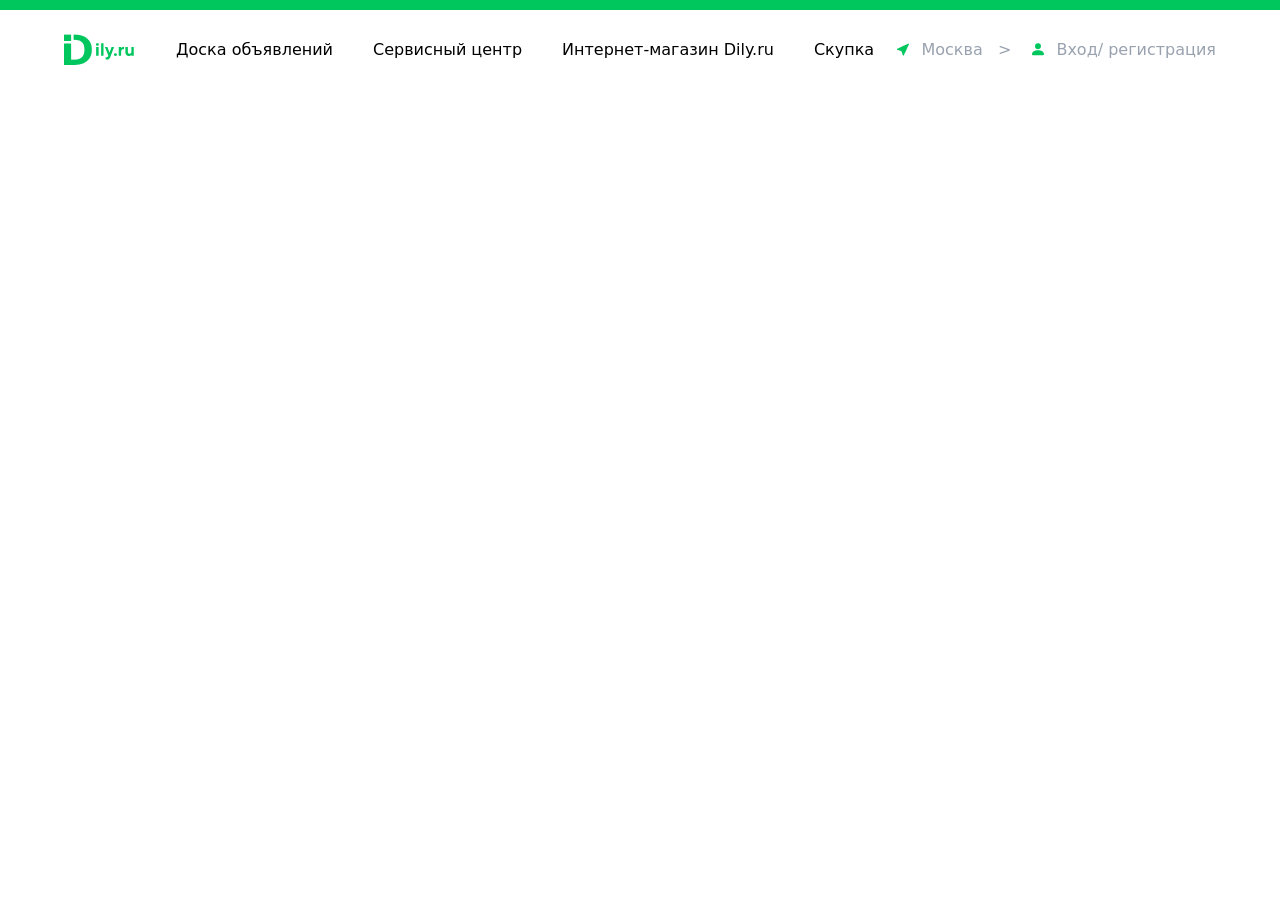
==== index.html @ 7e0f2932 "add index 1" ====
<!DOCTYPE html>
<html lang="en">
<head>
    <meta charset="UTF-8">
    <meta name="viewport" content="width=device-width, initial-scale=1.0">
    <title>Document</title>
    <link rel="stylesheet" href="./src/output.css">
</head>
<body>
<p class="w-full h-[10px] bg-[#00C65E]"></p> <br>

<div class="flex media:justify-between justify-center items-center w-[90%] m-auto ">
        <img src="./picture/Logo.png" class="media:hidden" alt="">
        <div class="media:block hidden">
            <div class="flex items-center gap-10">
                <img src="./picture/Logo.png" alt="">
                <p>Доска объявлений</p>
                <p>Сервисный центр</p>
                <p>Интернет-магазин Dily.ru</p>
                <p>Скупка</p>
            </div>
        </div>
        <div class="hidden media:block">
            <div class=" flex items-center gap-5">
                <div class="flex gap-3 items-center">
                    <img src="./picture/hvjbknm.png" alt="">
                    <p class="text-gray-400">Москва &nbsp; ></p>
                </div>
                <div class="flex gap-3 items-center">
                    <img src="./picture/yvbhjn.png" alt="">
                    <p class="text-gray-400">Вход/ регистрация</p>
                </div>
            </div>
        </div>
</div>



</body>
</html>
---- src/output.css ----
/*! tailwindcss v4.1.13 | MIT License | https://tailwindcss.com */
@layer properties;
@layer theme, base, components, utilities;
@layer theme {
  :root, :host {
    --font-sans: ui-sans-serif, system-ui, sans-serif, "Apple Color Emoji",
      "Segoe UI Emoji", "Segoe UI Symbol", "Noto Color Emoji";
    --font-mono: ui-monospace, SFMono-Regular, Menlo, Monaco, Consolas, "Liberation Mono",
      "Courier New", monospace;
    --color-gray-400: oklch(70.7% 0.022 261.325);
    --spacing: 0.25rem;
    --text-9xl: 8rem;
    --text-9xl--line-height: 1;
    --default-font-family: var(--font-sans);
    --default-mono-font-family: var(--font-mono);
  }
}
@layer base {
  *, ::after, ::before, ::backdrop, ::file-selector-button {
    box-sizing: border-box;
    margin: 0;
    padding: 0;
    border: 0 solid;
  }
  html, :host {
    line-height: 1.5;
    -webkit-text-size-adjust: 100%;
    tab-size: 4;
    font-family: var(--default-font-family, ui-sans-serif, system-ui, sans-serif, "Apple Color Emoji", "Segoe UI Emoji", "Segoe UI Symbol", "Noto Color Emoji");
    font-feature-settings: var(--default-font-feature-settings, normal);
    font-variation-settings: var(--default-font-variation-settings, normal);
    -webkit-tap-highlight-color: transparent;
  }
  hr {
    height: 0;
    color: inherit;
    border-top-width: 1px;
  }
  abbr:where([title]) {
    -webkit-text-decoration: underline dotted;
    text-decoration: underline dotted;
  }
  h1, h2, h3, h4, h5, h6 {
    font-size: inherit;
    font-weight: inherit;
  }
  a {
    color: inherit;
    -webkit-text-decoration: inherit;
    text-decoration: inherit;
  }
  b, strong {
    font-weight: bolder;
  }
  code, kbd, samp, pre {
    font-family: var(--default-mono-font-family, ui-monospace, SFMono-Regular, Menlo, Monaco, Consolas, "Liberation Mono", "Courier New", monospace);
    font-feature-settings: var(--default-mono-font-feature-settings, normal);
    font-variation-settings: var(--default-mono-font-variation-settings, normal);
    font-size: 1em;
  }
  small {
    font-size: 80%;
  }
  sub, sup {
    font-size: 75%;
    line-height: 0;
    position: relative;
    vertical-align: baseline;
  }
  sub {
    bottom: -0.25em;
  }
  sup {
    top: -0.5em;
  }
  table {
    text-indent: 0;
    border-color: inherit;
    border-collapse: collapse;
  }
  :-moz-focusring {
    outline: auto;
  }
  progress {
    vertical-align: baseline;
  }
  summary {
    display: list-item;
  }
  ol, ul, menu {
    list-style: none;
  }
  img, svg, video, canvas, audio, iframe, embed, object {
    display: block;
    vertical-align: middle;
  }
  img, video {
    max-width: 100%;
    height: auto;
  }
  button, input, select, optgroup, textarea, ::file-selector-button {
    font: inherit;
    font-feature-settings: inherit;
    font-variation-settings: inherit;
    letter-spacing: inherit;
    color: inherit;
    border-radius: 0;
    background-color: transparent;
    opacity: 1;
  }
  :where(select:is([multiple], [size])) optgroup {
    font-weight: bolder;
  }
  :where(select:is([multiple], [size])) optgroup option {
    padding-inline-start: 20px;
  }
  ::file-selector-button {
    margin-inline-end: 4px;
  }
  ::placeholder {
    opacity: 1;
  }
  @supports (not (-webkit-appearance: -apple-pay-button))  or (contain-intrinsic-size: 1px) {
    ::placeholder {
      color: currentcolor;
      @supports (color: color-mix(in lab, red, red)) {
        color: color-mix(in oklab, currentcolor 50%, transparent);
      }
    }
  }
  textarea {
    resize: vertical;
  }
  ::-webkit-search-decoration {
    -webkit-appearance: none;
  }
  ::-webkit-date-and-time-value {
    min-height: 1lh;
    text-align: inherit;
  }
  ::-webkit-datetime-edit {
    display: inline-flex;
  }
  ::-webkit-datetime-edit-fields-wrapper {
    padding: 0;
  }
  ::-webkit-datetime-edit, ::-webkit-datetime-edit-year-field, ::-webkit-datetime-edit-month-field, ::-webkit-datetime-edit-day-field, ::-webkit-datetime-edit-hour-field, ::-webkit-datetime-edit-minute-field, ::-webkit-datetime-edit-second-field, ::-webkit-datetime-edit-millisecond-field, ::-webkit-datetime-edit-meridiem-field {
    padding-block: 0;
  }
  ::-webkit-calendar-picker-indicator {
    line-height: 1;
  }
  :-moz-ui-invalid {
    box-shadow: none;
  }
  button, input:where([type="button"], [type="reset"], [type="submit"]), ::file-selector-button {
    appearance: button;
  }
  ::-webkit-inner-spin-button, ::-webkit-outer-spin-button {
    height: auto;
  }
  [hidden]:where(:not([hidden="until-found"])) {
    display: none !important;
  }
}
@layer utilities {
  .m-auto {
    margin: auto;
  }
  .flex {
    display: flex;
  }
  .hidden {
    display: none;
  }
  .table {
    display: table;
  }
  .h-\[10px\] {
    height: 10px;
  }
  .w-\[90\%\] {
    width: 90%;
  }
  .w-full {
    width: 100%;
  }
  .border-collapse {
    border-collapse: collapse;
  }
  .resize {
    resize: both;
  }
  .items-center {
    align-items: center;
  }
  .justify-between {
    justify-content: space-between;
  }
  .justify-center {
    justify-content: center;
  }
  .gap-3 {
    gap: calc(var(--spacing) * 3);
  }
  .gap-4 {
    gap: calc(var(--spacing) * 4);
  }
  .gap-5 {
    gap: calc(var(--spacing) * 5);
  }
  .gap-10 {
    gap: calc(var(--spacing) * 10);
  }
  .border {
    border-style: var(--tw-border-style);
    border-width: 1px;
  }
  .bg-\[\#00C65E\] {
    background-color: #00C65E;
  }
  .text-9xl {
    font-size: var(--text-9xl);
    line-height: var(--tw-leading, var(--text-9xl--line-height));
  }
  .text-gray-400 {
    color: var(--color-gray-400);
  }
  .underline {
    text-decoration-line: underline;
  }
  .outline {
    outline-style: var(--tw-outline-style);
    outline-width: 1px;
  }
  .media\:block {
    @media (width >= 500px) {
      display: block;
    }
  }
  .media\:hidden {
    @media (width >= 500px) {
      display: none;
    }
  }
  .media\:justify-between {
    @media (width >= 500px) {
      justify-content: space-between;
    }
  }
}
@property --tw-border-style {
  syntax: "*";
  inherits: false;
  initial-value: solid;
}
@property --tw-outline-style {
  syntax: "*";
  inherits: false;
  initial-value: solid;
}
@layer properties {
  @supports ((-webkit-hyphens: none) and (not (margin-trim: inline))) or ((-moz-orient: inline) and (not (color:rgb(from red r g b)))) {
    *, ::before, ::after, ::backdrop {
      --tw-border-style: solid;
      --tw-outline-style: solid;
    }
  }
}
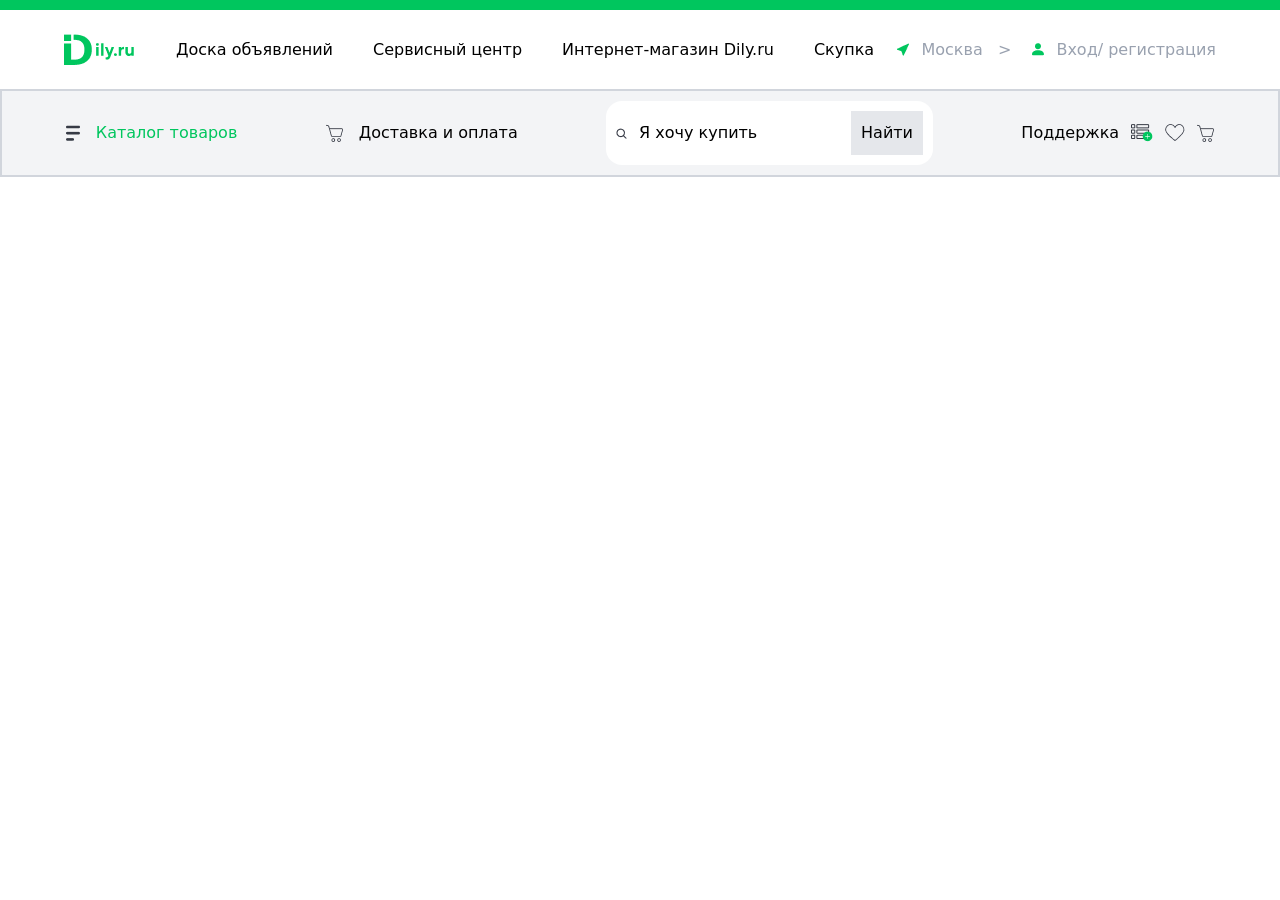
==== commit e6215fbc: "add index 2" ====
--- a/index.html
+++ b/index.html
@@ -1,15 +1,17 @@
 <!DOCTYPE html>
 <html lang="en">
+
 <head>
     <meta charset="UTF-8">
     <meta name="viewport" content="width=device-width, initial-scale=1.0">
     <title>Document</title>
     <link rel="stylesheet" href="./src/output.css">
 </head>
+
 <body>
-<p class="w-full h-[10px] bg-[#00C65E]"></p> <br>
+    <p class="w-full h-[10px] bg-[#00C65E]"></p> <br>
 
-<div class="flex media:justify-between justify-center items-center w-[90%] m-auto ">
+    <div class="flex media:justify-between justify-center items-center w-[90%] m-auto ">
         <img src="./picture/Logo.png" class="media:hidden" alt="">
         <div class="media:block hidden">
             <div class="flex items-center gap-10">
@@ -32,9 +34,63 @@
                 </div>
             </div>
         </div>
+    </div> <br>
+<div class="media:block hidden">
+    <div class=" bg-gray-100 border-2 border-solid border-gray-300 w-full">
+        <div class="w-[90%] m-auto media:flex py-[10px] justify-between items-center">
+            <div class="flex items-center  gap-4">
+                <img src="./picture/Union.png" alt="">
+                <p class="text-[#00C65E]">Каталог товаров</p>
+            </div>
+            <div class="flex items-center gap-4">
+                <img src="./picture/off.png" alt="">
+                <p class="">Доставка и оплата</p>
+            </div>
+            <div class="flex bg-white rounded-2xl items-center gap-3 p-[10px]">
+                <img src="./picture/Vector.png" alt="">
+                <input type="text" name="" placeholder="Я хочу купить" id="">
+                <p class="bg-gray-200 p-[10px]">Найти</p>
+            </div>
+            <div class="flex gap-3 items-center">
+                <p>Поддержка</p>
+                <img src="./picture/sdfg.png" alt="">
+                <img src="./picture/vghbnjmk.png" alt="">
+                <img src="./picture/off.png" alt="">
+            </div>
+        </div>
+    </div>
 </div>
+    <div class="media:hidden">
+
+        <div class=" bg-gray-100 border-2 border-solid border-gray-300 w-full">
+            <div class="w-[90%] m-auto media:flex py-[10px] justify-between items-center">
+                <div class="flex items-center  justify-center gap-4">
+                    <img src="./picture/Union.png" alt="">
+                    <p class="text-[#00C65E]">Каталог товаров</p>
+                </div> <br>
+                <div class="flex justify-center items-center gap-4">
+                    <img src="./picture/off.png" alt="">
+                    <p class="">Доставка и оплата</p>
+                </div><br>
+                <div class="flex bg-white rounded-2xl justify-between items-center gap-3 p-[10px]">
+                    <img src="./picture/Vector.png" alt="">
+                    <input type="text" name="" placeholder="Я хочу купить" id="">
+                    <p class="bg-gray-200 p-[10px]">Найти</p>
+                </div> <br>
+                <div class="flex gap-3 justify-center items-center">
+                    <p>Поддержка</p>
+                    <img src="./picture/sdfg.png" alt="">
+                    <img src="./picture/vghbnjmk.png" alt="">
+                    <img src="./picture/off.png" alt="">
+                </div>
+            </div>
+        </div>
+        
+    </div>
+    
 
 
 
 </body>
+
 </html>
--- a/src/output.css
+++ b/src/output.css
@@ -7,10 +7,15 @@
       "Segoe UI Emoji", "Segoe UI Symbol", "Noto Color Emoji";
     --font-mono: ui-monospace, SFMono-Regular, Menlo, Monaco, Consolas, "Liberation Mono",
       "Courier New", monospace;
+    --color-gray-100: oklch(96.7% 0.003 264.542);
+    --color-gray-200: oklch(92.8% 0.006 264.531);
+    --color-gray-300: oklch(87.2% 0.01 258.338);
     --color-gray-400: oklch(70.7% 0.022 261.325);
+    --color-white: #fff;
     --spacing: 0.25rem;
     --text-9xl: 8rem;
     --text-9xl--line-height: 1;
+    --radius-2xl: 1rem;
     --default-font-family: var(--font-sans);
     --default-mono-font-family: var(--font-mono);
   }
@@ -212,17 +217,55 @@
   .gap-10 {
     gap: calc(var(--spacing) * 10);
   }
+  .rounded-2xl {
+    border-radius: var(--radius-2xl);
+  }
   .border {
     border-style: var(--tw-border-style);
     border-width: 1px;
   }
+  .border-2 {
+    border-style: var(--tw-border-style);
+    border-width: 2px;
+  }
+  .border-solid {
+    --tw-border-style: solid;
+    border-style: solid;
+  }
+  .border-gray-300 {
+    border-color: var(--color-gray-300);
+  }
   .bg-\[\#00C65E\] {
     background-color: #00C65E;
+  }
+  .bg-gray-100 {
+    background-color: var(--color-gray-100);
+  }
+  .bg-gray-200 {
+    background-color: var(--color-gray-200);
+  }
+  .bg-white {
+    background-color: var(--color-white);
+  }
+  .p-\[1\] {
+    padding: 1;
+  }
+  .p-\[10px\] {
+    padding: 10px;
+  }
+  .py-\[10px\] {
+    padding-block: 10px;
+  }
+  .py-\[30px\] {
+    padding-block: 30px;
   }
   .text-9xl {
     font-size: var(--text-9xl);
     line-height: var(--tw-leading, var(--text-9xl--line-height));
   }
+  .text-\[\#00C65E\] {
+    color: #00C65E;
+  }
   .text-gray-400 {
     color: var(--color-gray-400);
   }
@@ -236,6 +279,11 @@
   .media\:block {
     @media (width >= 500px) {
       display: block;
+    }
+  }
+  .media\:flex {
+    @media (width >= 500px) {
+      display: flex;
     }
   }
   .media\:hidden {
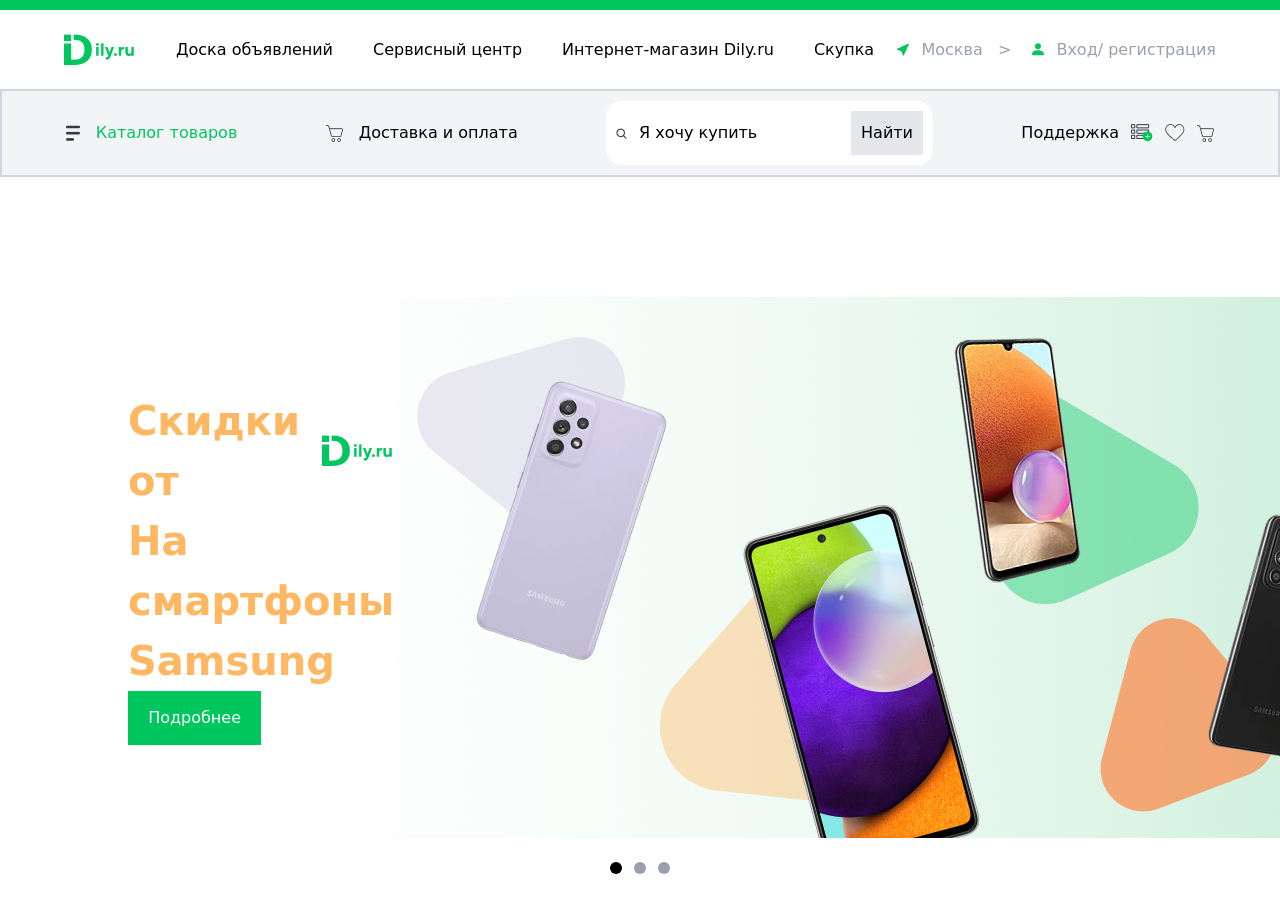
==== commit 0185f52f: "add select 3" ====
--- a/index.html
+++ b/index.html
@@ -86,7 +86,28 @@
             </div>
         </div>
         
-    </div>
+    </div> <br><br><br><br><br>
+
+
+    <div class="media:flex justify-between w-[90%] m-auto items-center media:ml-[10%]">
+        <div class="media:w-[45%]">
+            <div class="flex items-center gap-2 justify-center">
+                <p class="text-[#FFB762] text-[40px] font-black">Скидки от </p>
+                <img src="./picture/Logo.png" alt="">
+            </div>
+            <div class="flex justify-between items-center">
+                <p></p>
+                <p class="text-[#FFB762] text-[40px] font-black">На смартфоны Samsung </p>
+            </div>
+            <p class="media:w-[50%] bg-[#00C65E] hover:bg-black text-white text-center py-[15px] ">Подробнее</p>
+        </div>
+        <img src="./picture/yuguhi.png" alt="">
+    </div> <br>
+    <div class="flex w-[30%] justify-center m-auto  items-center gap-3">
+        <p class="w-3 h-3 bg-black rounded-2xl"></p>
+        <p class="w-3 h-3 bg-gray-400 rounded-2xl"></p>
+        <p class="w-3 h-3 bg-gray-400 rounded-2xl"></p>
+    </div> <br>
     
 
 
--- a/src/output.css
+++ b/src/output.css
@@ -11,10 +11,12 @@
     --color-gray-200: oklch(92.8% 0.006 264.531);
     --color-gray-300: oklch(87.2% 0.01 258.338);
     --color-gray-400: oklch(70.7% 0.022 261.325);
+    --color-black: #000;
     --color-white: #fff;
     --spacing: 0.25rem;
     --text-9xl: 8rem;
     --text-9xl--line-height: 1;
+    --font-weight-black: 900;
     --radius-2xl: 1rem;
     --default-font-family: var(--font-sans);
     --default-mono-font-family: var(--font-mono);
@@ -178,24 +180,24 @@
   .hidden {
     display: none;
   }
-  .table {
-    display: table;
+  .h-3 {
+    height: calc(var(--spacing) * 3);
   }
   .h-\[10px\] {
     height: 10px;
   }
+  .w-3 {
+    width: calc(var(--spacing) * 3);
+  }
+  .w-\[30\%\] {
+    width: 30%;
+  }
   .w-\[90\%\] {
     width: 90%;
   }
   .w-full {
     width: 100%;
   }
-  .border-collapse {
-    border-collapse: collapse;
-  }
-  .resize {
-    resize: both;
-  }
   .items-center {
     align-items: center;
   }
@@ -205,6 +207,9 @@
   .justify-center {
     justify-content: center;
   }
+  .gap-2 {
+    gap: calc(var(--spacing) * 2);
+  }
   .gap-3 {
     gap: calc(var(--spacing) * 3);
   }
@@ -219,10 +224,6 @@
   }
   .rounded-2xl {
     border-radius: var(--radius-2xl);
-  }
-  .border {
-    border-style: var(--tw-border-style);
-    border-width: 1px;
   }
   .border-2 {
     border-style: var(--tw-border-style);
@@ -238,43 +239,63 @@
   .bg-\[\#00C65E\] {
     background-color: #00C65E;
   }
+  .bg-black {
+    background-color: var(--color-black);
+  }
   .bg-gray-100 {
     background-color: var(--color-gray-100);
   }
   .bg-gray-200 {
     background-color: var(--color-gray-200);
   }
+  .bg-gray-400 {
+    background-color: var(--color-gray-400);
+  }
   .bg-white {
     background-color: var(--color-white);
   }
-  .p-\[1\] {
-    padding: 1;
-  }
   .p-\[10px\] {
     padding: 10px;
   }
   .py-\[10px\] {
     padding-block: 10px;
   }
-  .py-\[30px\] {
-    padding-block: 30px;
-  }
-  .text-9xl {
-    font-size: var(--text-9xl);
-    line-height: var(--tw-leading, var(--text-9xl--line-height));
+  .py-\[15px\] {
+    padding-block: 15px;
+  }
+  .text-center {
+    text-align: center;
+  }
+  .text-\[40px\] {
+    font-size: 40px;
+  }
+  .font-black {
+    --tw-font-weight: var(--font-weight-black);
+    font-weight: var(--font-weight-black);
   }
   .text-\[\#00C65E\] {
     color: #00C65E;
   }
+  .text-\[\#FFB762\] {
+    color: #FFB762;
+  }
   .text-gray-400 {
     color: var(--color-gray-400);
   }
-  .underline {
-    text-decoration-line: underline;
-  }
-  .outline {
-    outline-style: var(--tw-outline-style);
-    outline-width: 1px;
+  .text-white {
+    color: var(--color-white);
+  }
+  .hover\:bg-black {
+    &:hover {
+      @media (hover: hover) {
+        background-color: var(--color-black);
+      }
+    }
+  }
+  .media\:ml-\[10\%\] {
+    @media (width >= 500px) {
+      margin-left: 10%;
+    }
   }
   .media\:block {
     @media (width >= 500px) {
@@ -289,6 +310,16 @@
   .media\:hidden {
     @media (width >= 500px) {
       display: none;
+    }
+  }
+  .media\:w-\[45\%\] {
+    @media (width >= 500px) {
+      width: 45%;
+    }
+  }
+  .media\:w-\[50\%\] {
+    @media (width >= 500px) {
+      width: 50%;
     }
   }
   .media\:justify-between {
@@ -302,16 +333,15 @@
   inherits: false;
   initial-value: solid;
 }
-@property --tw-outline-style {
+@property --tw-font-weight {
   syntax: "*";
   inherits: false;
-  initial-value: solid;
 }
 @layer properties {
   @supports ((-webkit-hyphens: none) and (not (margin-trim: inline))) or ((-moz-orient: inline) and (not (color:rgb(from red r g b)))) {
     *, ::before, ::after, ::backdrop {
       --tw-border-style: solid;
-      --tw-outline-style: solid;
-    }
-  }
-}
+      --tw-font-weight: initial;
+    }
+  }
+}
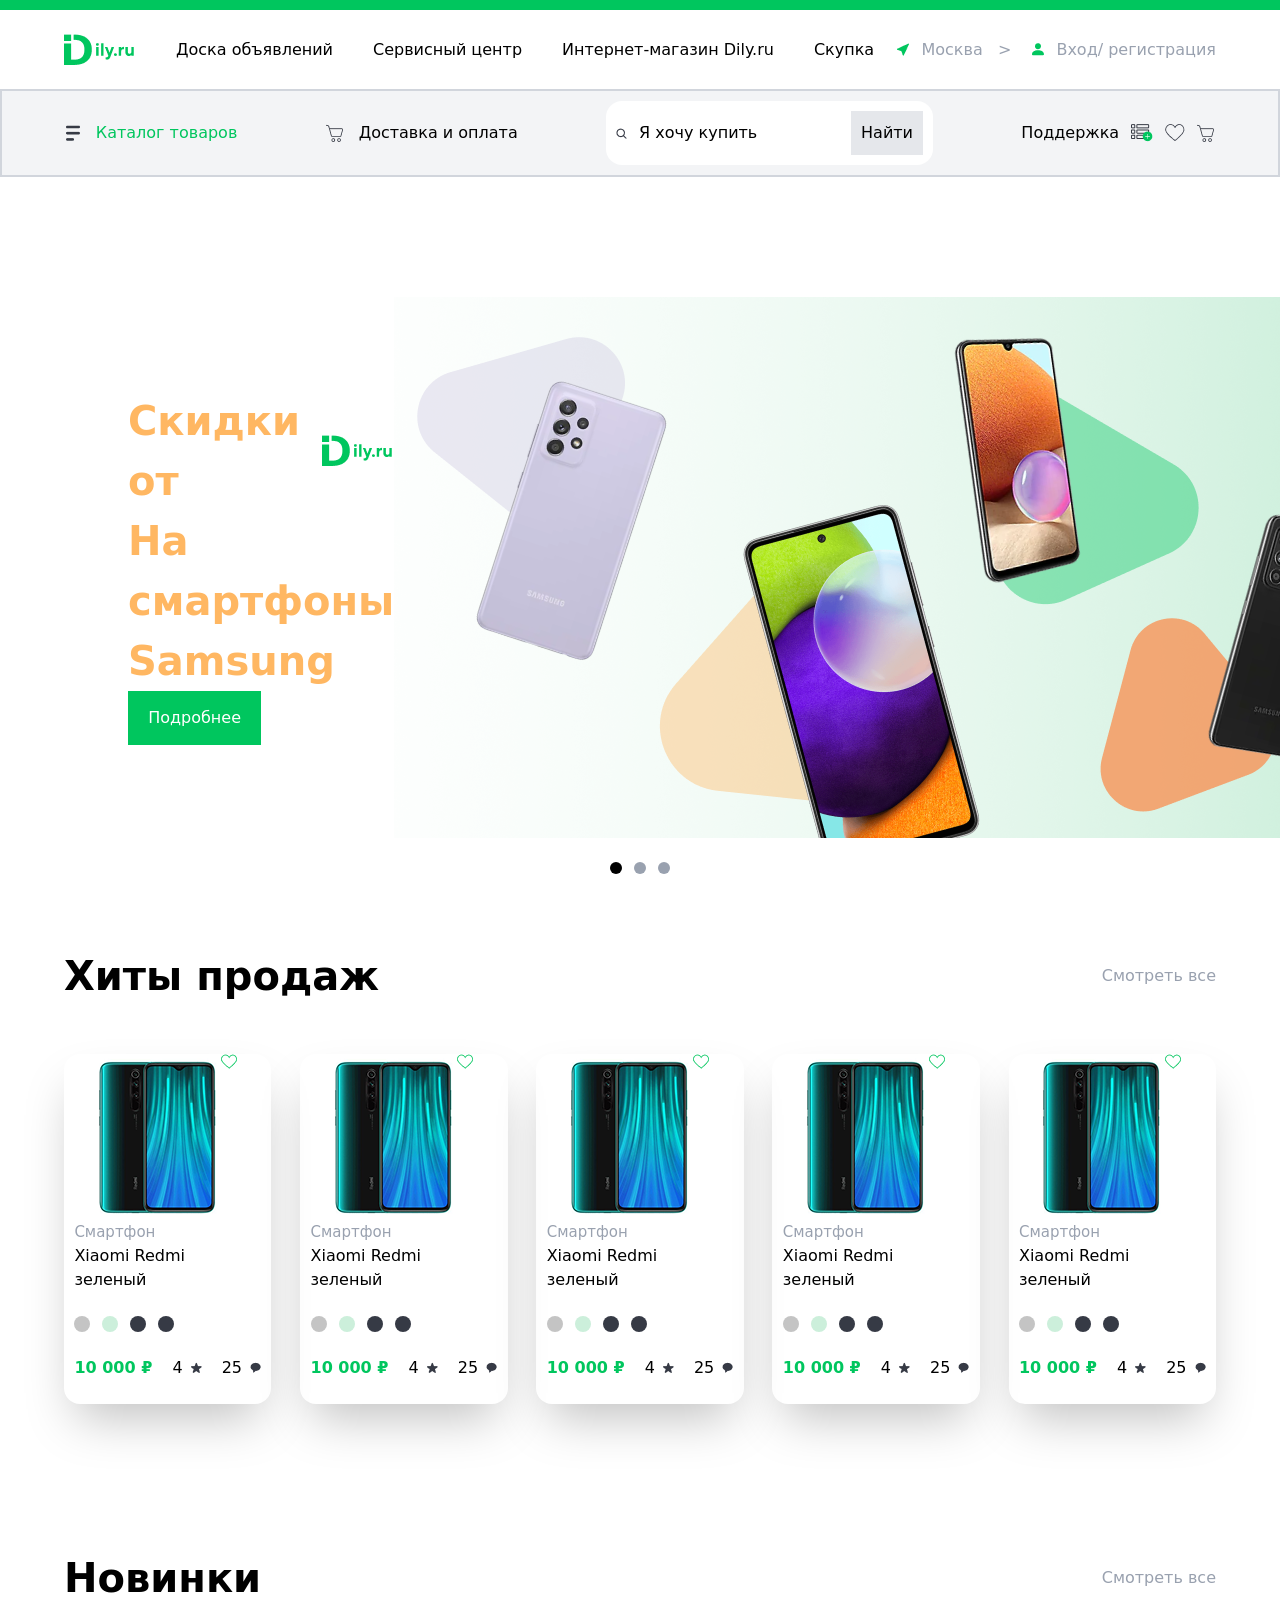
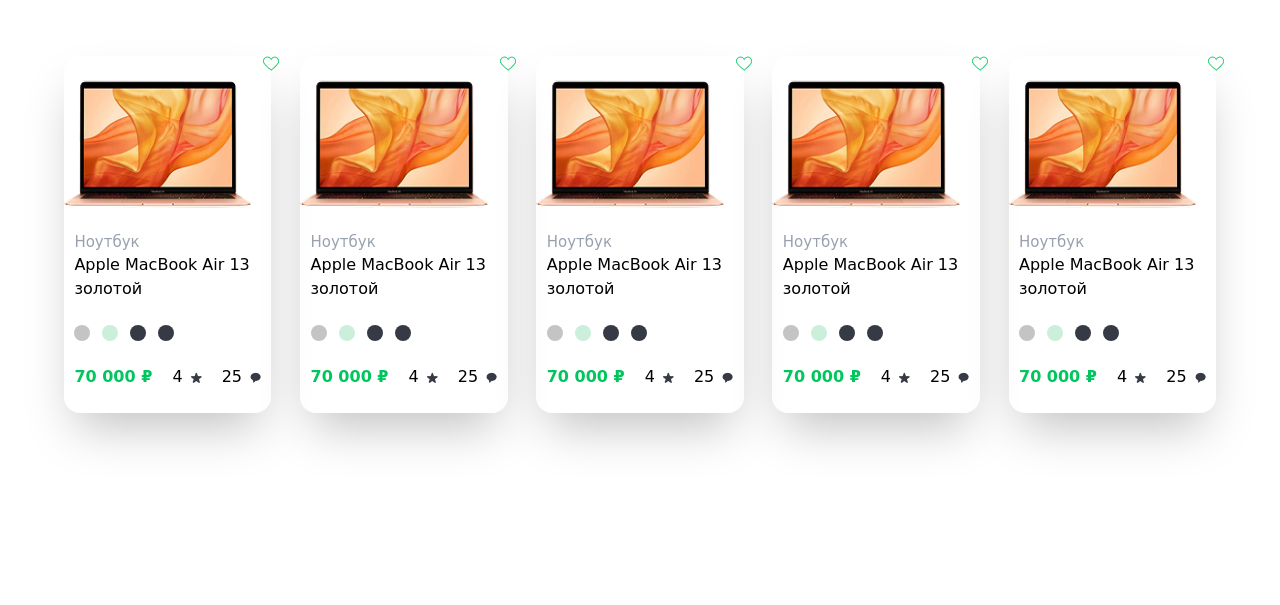
==== commit 667c7275: "add select 4,5" ====
--- a/index.html
+++ b/index.html
@@ -35,31 +35,31 @@
             </div>
         </div>
     </div> <br>
-<div class="media:block hidden">
-    <div class=" bg-gray-100 border-2 border-solid border-gray-300 w-full">
-        <div class="w-[90%] m-auto media:flex py-[10px] justify-between items-center">
-            <div class="flex items-center  gap-4">
-                <img src="./picture/Union.png" alt="">
-                <p class="text-[#00C65E]">Каталог товаров</p>
-            </div>
-            <div class="flex items-center gap-4">
-                <img src="./picture/off.png" alt="">
-                <p class="">Доставка и оплата</p>
-            </div>
-            <div class="flex bg-white rounded-2xl items-center gap-3 p-[10px]">
-                <img src="./picture/Vector.png" alt="">
-                <input type="text" name="" placeholder="Я хочу купить" id="">
-                <p class="bg-gray-200 p-[10px]">Найти</p>
-            </div>
-            <div class="flex gap-3 items-center">
-                <p>Поддержка</p>
-                <img src="./picture/sdfg.png" alt="">
-                <img src="./picture/vghbnjmk.png" alt="">
-                <img src="./picture/off.png" alt="">
+    <div class="media:block hidden">
+        <div class=" bg-gray-100 border-2 border-solid border-gray-300 w-full">
+            <div class="w-[90%] m-auto media:flex py-[10px] justify-between items-center">
+                <div class="flex items-center  gap-4">
+                    <img src="./picture/Union.png" alt="">
+                    <p class="text-[#00C65E]">Каталог товаров</p>
+                </div>
+                <div class="flex items-center gap-4">
+                    <img src="./picture/off.png" alt="">
+                    <p class="">Доставка и оплата</p>
+                </div>
+                <div class="flex bg-white rounded-2xl items-center gap-3 p-[10px]">
+                    <img src="./picture/Vector.png" alt="">
+                    <input type="text" name="" placeholder="Я хочу купить" id="">
+                    <p class="bg-gray-200 p-[10px]">Найти</p>
+                </div>
+                <div class="flex gap-3 items-center">
+                    <p>Поддержка</p>
+                    <img src="./picture/sdfg.png" alt="">
+                    <img src="./picture/vghbnjmk.png" alt="">
+                    <img src="./picture/off.png" alt="">
+                </div>
             </div>
         </div>
     </div>
-</div>
     <div class="media:hidden">
 
         <div class=" bg-gray-100 border-2 border-solid border-gray-300 w-full">
@@ -85,7 +85,7 @@
                 </div>
             </div>
         </div>
-        
+
     </div> <br><br><br><br><br>
 
 
@@ -107,11 +107,321 @@
         <p class="w-3 h-3 bg-black rounded-2xl"></p>
         <p class="w-3 h-3 bg-gray-400 rounded-2xl"></p>
         <p class="w-3 h-3 bg-gray-400 rounded-2xl"></p>
-    </div> <br>
-    
-
-
-
+    </div> <br> <br> <br>
+
+    <div class="w-[90%] m-auto ">
+        <div class="media:flex media:text-start text-center justify-between items-center">
+            <p class="text-[40px] font-black">Хиты продаж</p>
+            <p class="text-gray-400">Смотреть все</p>
+        </div> <br> <br>
+        <div class=" media:flex justify-between items-center">
+            <div class="media:w-[18%] shadow-2xl rounded-2xl">
+                <div class="flex justify-center items-start ">
+                    <img src="./picture/image 23.png" alt="">
+                    <img src="./picture/default.png" alt="">
+                </div>
+                <div class="w-[90%] m-auto ">
+                    <p class="text-[15px] text-gray-400">Смартфон</p>
+                    <p>Xiaomi Redmi <br>
+                        зеленый </p> <br>
+                    <div class="flex items-center gap-3">
+                        <p class="w-4 h-4 rounded-3xl bg-[#C4C4C4] "></p>
+                        <p class="w-4 h-4 rounded-3xl  bg-[#CCEFDB]"></p>
+                        <p class="w-4 h-4 rounded-3xl bg-[#363A45]  "></p>
+                        <p class="w-4 h-4 rounded-3xl  bg-[#363A45]"></p>
+                    </div> <br>
+                    <div class="flex justify-between items-center">
+                        <p class="text-[#00C65E] font-black">10 000 ₽ </p>
+                        <div class="flex items-center gap-2">
+                            <p>4</p>
+                            <img src="./picture/Group 259.png" alt="">
+                        </div>
+                        <div class="flex items-center gap-2">
+                            <p>25</p>
+                            <img src="./picture/vhbj.png" alt="">
+                        </div>
+                    </div>
+                    <br>
+                </div>
+            </div> <br>
+            <div class="media:w-[18%] shadow-2xl rounded-2xl">
+                <div class="flex justify-center items-start ">
+                    <img src="./picture/image 23.png" alt="">
+                    <img src="./picture/default.png" alt="">
+                </div>
+                <div class="w-[90%] m-auto ">
+                    <p class="text-[15px] text-gray-400">Смартфон</p>
+                    <p>Xiaomi Redmi <br>
+                        зеленый </p> <br>
+                    <div class="flex items-center gap-3">
+                        <p class="w-4 h-4 rounded-3xl bg-[#C4C4C4] "></p>
+                        <p class="w-4 h-4 rounded-3xl  bg-[#CCEFDB]"></p>
+                        <p class="w-4 h-4 rounded-3xl bg-[#363A45]  "></p>
+                        <p class="w-4 h-4 rounded-3xl  bg-[#363A45]"></p>
+                    </div> <br>
+                    <div class="flex justify-between items-center">
+                        <p class="text-[#00C65E] font-black">10 000 ₽ </p>
+                        <div class="flex items-center gap-2">
+                            <p>4</p>
+                            <img src="./picture/Group 259.png" alt="">
+                        </div>
+                        <div class="flex items-center gap-2">
+                            <p>25</p>
+                            <img src="./picture/vhbj.png" alt="">
+                        </div>
+                    </div>
+                    <br>
+                </div>
+            </div> <br>
+            <div class="media:w-[18%] shadow-2xl rounded-2xl">
+                <div class="flex justify-center items-start ">
+                    <img src="./picture/image 23.png" alt="">
+                    <img src="./picture/default.png" alt="">
+                </div>
+                <div class="w-[90%] m-auto ">
+                    <p class="text-[15px] text-gray-400">Смартфон</p>
+                    <p>Xiaomi Redmi <br>
+                        зеленый </p> <br>
+                    <div class="flex items-center gap-3">
+                        <p class="w-4 h-4 rounded-3xl bg-[#C4C4C4] "></p>
+                        <p class="w-4 h-4 rounded-3xl  bg-[#CCEFDB]"></p>
+                        <p class="w-4 h-4 rounded-3xl bg-[#363A45]  "></p>
+                        <p class="w-4 h-4 rounded-3xl  bg-[#363A45]"></p>
+                    </div> <br>
+                    <div class="flex justify-between items-center">
+                        <p class="text-[#00C65E] font-black">10 000 ₽ </p>
+                        <div class="flex items-center gap-2">
+                            <p>4</p>
+                            <img src="./picture/Group 259.png" alt="">
+                        </div>
+                        <div class="flex items-center gap-2">
+                            <p>25</p>
+                            <img src="./picture/vhbj.png" alt="">
+                        </div>
+                    </div>
+                    <br>
+                </div>
+            </div> <br>
+            <div class="media:w-[18%] shadow-2xl rounded-2xl">
+                <div class="flex justify-center items-start ">
+                    <img src="./picture/image 23.png" alt="">
+                    <img src="./picture/default.png" alt="">
+                </div>
+                <div class="w-[90%] m-auto ">
+                    <p class="text-[15px] text-gray-400">Смартфон</p>
+                    <p>Xiaomi Redmi <br>
+                        зеленый </p> <br>
+                    <div class="flex items-center gap-3">
+                        <p class="w-4 h-4 rounded-3xl bg-[#C4C4C4] "></p>
+                        <p class="w-4 h-4 rounded-3xl  bg-[#CCEFDB]"></p>
+                        <p class="w-4 h-4 rounded-3xl bg-[#363A45]  "></p>
+                        <p class="w-4 h-4 rounded-3xl  bg-[#363A45]"></p>
+                    </div> <br>
+                    <div class="flex justify-between items-center">
+                        <p class="text-[#00C65E] font-black">10 000 ₽ </p>
+                        <div class="flex items-center gap-2">
+                            <p>4</p>
+                            <img src="./picture/Group 259.png" alt="">
+                        </div>
+                        <div class="flex items-center gap-2">
+                            <p>25</p>
+                            <img src="./picture/vhbj.png" alt="">
+                        </div>
+                    </div>
+                    <br>
+                </div>
+            </div> <br>
+            <div class="media:w-[18%] shadow-2xl rounded-2xl">
+                <div class="flex justify-center items-start ">
+                    <img src="./picture/image 23.png" alt="">
+                    <img src="./picture/default.png" alt="">
+                </div>
+                <div class="w-[90%] m-auto ">
+                    <p class="text-[15px] text-gray-400">Смартфон</p>
+                    <p>Xiaomi Redmi <br>
+                        зеленый </p> <br>
+                    <div class="flex items-center gap-3">
+                        <p class="w-4 h-4 rounded-3xl bg-[#C4C4C4] "></p>
+                        <p class="w-4 h-4 rounded-3xl  bg-[#CCEFDB]"></p>
+                        <p class="w-4 h-4 rounded-3xl bg-[#363A45]  "></p>
+                        <p class="w-4 h-4 rounded-3xl  bg-[#363A45]"></p>
+                    </div> <br>
+                    <div class="flex justify-between items-center">
+                        <p class="text-[#00C65E] font-black">10 000 ₽ </p>
+                        <div class="flex items-center gap-2">
+                            <p>4</p>
+                            <img src="./picture/Group 259.png" alt="">
+                        </div>
+                        <div class="flex items-center gap-2">
+                            <p>25</p>
+                            <img src="./picture/vhbj.png" alt="">
+                        </div>
+                    </div>
+                    <br>
+                </div>
+            </div>
+        </div> <br>
+    </div> <br><br><br><br><br>
+
+
+
+    <div class="w-[90%] m-auto ">
+        <div class="media:flex media:text-start text-center justify-between items-center">
+            <p class="text-[40px] font-black">Новинки</p>
+            <p class="text-gray-400">Смотреть все</p>
+        </div> <br> <br>
+        <div class=" media:flex justify-between items-center">
+            <div class="media:w-[18%] shadow-2xl rounded-2xl">
+                <div class="flex justify-center items-start ">
+                    <img src="./picture/Frame 78.png" alt="">
+                    <img src="./picture/default.png" alt="">
+                </div>
+                <div class="w-[90%] m-auto ">
+                    <p class="text-[15px] text-gray-400">Ноутбук</p>
+                    <p>Apple MacBook Air 13 <br>
+                        золотой</p> <br>
+                    <div class="flex items-center gap-3">
+                        <p class="w-4 h-4 rounded-3xl bg-[#C4C4C4] "></p>
+                        <p class="w-4 h-4 rounded-3xl  bg-[#CCEFDB]"></p>
+                        <p class="w-4 h-4 rounded-3xl bg-[#363A45]  "></p>
+                        <p class="w-4 h-4 rounded-3xl  bg-[#363A45]"></p>
+                    </div> <br>
+                    <div class="flex justify-between items-center">
+                        <p class="text-[#00C65E] font-black">70 000 ₽ </p>
+                        <div class="flex items-center gap-2">
+                            <p>4</p>
+                            <img src="./picture/Group 259.png" alt="">
+                        </div>
+                        <div class="flex items-center gap-2">
+                            <p>25</p>
+                            <img src="./picture/vhbj.png" alt="">
+                        </div>
+                    </div>
+                    <br>
+                </div>
+            </div>
+            <div class="media:w-[18%] shadow-2xl rounded-2xl">
+                <div class="flex justify-center items-start ">
+                    <img src="./picture/Frame 78.png" alt="">
+                    <img src="./picture/default.png" alt="">
+                </div>
+                <div class="w-[90%] m-auto ">
+                    <p class="text-[15px] text-gray-400">Ноутбук</p>
+                    <p>Apple MacBook Air 13 <br>
+                        золотой</p> <br>
+                    <div class="flex items-center gap-3">
+                        <p class="w-4 h-4 rounded-3xl bg-[#C4C4C4] "></p>
+                        <p class="w-4 h-4 rounded-3xl  bg-[#CCEFDB]"></p>
+                        <p class="w-4 h-4 rounded-3xl bg-[#363A45]  "></p>
+                        <p class="w-4 h-4 rounded-3xl  bg-[#363A45]"></p>
+                    </div> <br>
+                    <div class="flex justify-between items-center">
+                        <p class="text-[#00C65E] font-black">70 000 ₽ </p>
+                        <div class="flex items-center gap-2">
+                            <p>4</p>
+                            <img src="./picture/Group 259.png" alt="">
+                        </div>
+                        <div class="flex items-center gap-2">
+                            <p>25</p>
+                            <img src="./picture/vhbj.png" alt="">
+                        </div>
+                    </div>
+                    <br>
+                </div>
+            </div>
+            <div class="media:w-[18%] shadow-2xl rounded-2xl">
+                <div class="flex justify-center items-start ">
+                    <img src="./picture/Frame 78.png" alt="">
+                    <img src="./picture/default.png" alt="">
+                </div>
+                <div class="w-[90%] m-auto ">
+                    <p class="text-[15px] text-gray-400">Ноутбук</p>
+                    <p>Apple MacBook Air 13 <br>
+                        золотой</p> <br>
+                    <div class="flex items-center gap-3">
+                        <p class="w-4 h-4 rounded-3xl bg-[#C4C4C4] "></p>
+                        <p class="w-4 h-4 rounded-3xl  bg-[#CCEFDB]"></p>
+                        <p class="w-4 h-4 rounded-3xl bg-[#363A45]  "></p>
+                        <p class="w-4 h-4 rounded-3xl  bg-[#363A45]"></p>
+                    </div> <br>
+                    <div class="flex justify-between items-center">
+                        <p class="text-[#00C65E] font-black">70 000 ₽ </p>
+                        <div class="flex items-center gap-2">
+                            <p>4</p>
+                            <img src="./picture/Group 259.png" alt="">
+                        </div>
+                        <div class="flex items-center gap-2">
+                            <p>25</p>
+                            <img src="./picture/vhbj.png" alt="">
+                        </div>
+                    </div>
+                    <br>
+                </div>
+            </div>
+            <div class="media:w-[18%] shadow-2xl rounded-2xl">
+                <div class="flex justify-center items-start ">
+                    <img src="./picture/Frame 78.png" alt="">
+                    <img src="./picture/default.png" alt="">
+                </div>
+                <div class="w-[90%] m-auto ">
+                    <p class="text-[15px] text-gray-400">Ноутбук</p>
+                    <p>Apple MacBook Air 13 <br>
+                        золотой</p> <br>
+                    <div class="flex items-center gap-3">
+                        <p class="w-4 h-4 rounded-3xl bg-[#C4C4C4] "></p>
+                        <p class="w-4 h-4 rounded-3xl  bg-[#CCEFDB]"></p>
+                        <p class="w-4 h-4 rounded-3xl bg-[#363A45]  "></p>
+                        <p class="w-4 h-4 rounded-3xl  bg-[#363A45]"></p>
+                    </div> <br>
+                    <div class="flex justify-between items-center">
+                        <p class="text-[#00C65E] font-black">70 000 ₽ </p>
+                        <div class="flex items-center gap-2">
+                            <p>4</p>
+                            <img src="./picture/Group 259.png" alt="">
+                        </div>
+                        <div class="flex items-center gap-2">
+                            <p>25</p>
+                            <img src="./picture/vhbj.png" alt="">
+                        </div>
+                    </div>
+                    <br>
+                </div>
+            </div>
+            <div class="media:w-[18%] shadow-2xl rounded-2xl">
+                <div class="flex justify-center items-start ">
+                    <img src="./picture/Frame 78.png" alt="">
+                    <img src="./picture/default.png" alt="">
+                </div>
+                <div class="w-[90%] m-auto ">
+                    <p class="text-[15px] text-gray-400">Ноутбук</p>
+                    <p>Apple MacBook Air 13 <br>
+                        золотой</p> <br>
+                    <div class="flex items-center gap-3">
+                        <p class="w-4 h-4 rounded-3xl bg-[#C4C4C4] "></p>
+                        <p class="w-4 h-4 rounded-3xl  bg-[#CCEFDB]"></p>
+                        <p class="w-4 h-4 rounded-3xl bg-[#363A45]  "></p>
+                        <p class="w-4 h-4 rounded-3xl  bg-[#363A45]"></p>
+                    </div> <br>
+                    <div class="flex justify-between items-center">
+                        <p class="text-[#00C65E] font-black">70 000 ₽ </p>
+                        <div class="flex items-center gap-2">
+                            <p>4</p>
+                            <img src="./picture/Group 259.png" alt="">
+                        </div>
+                        <div class="flex items-center gap-2">
+                            <p>25</p>
+                            <img src="./picture/vhbj.png" alt="">
+                        </div>
+                    </div>
+                    <br>
+                </div>
+            </div>
+        </div> <br>
+    </div> <br><br>
+
+
+
+    <br><br><br><br><br>
 </body>
 
 </html>
--- a/src/output.css
+++ b/src/output.css
@@ -18,6 +18,7 @@
     --text-9xl--line-height: 1;
     --font-weight-black: 900;
     --radius-2xl: 1rem;
+    --radius-3xl: 1.5rem;
     --default-font-family: var(--font-sans);
     --default-mono-font-family: var(--font-mono);
   }
@@ -180,15 +181,24 @@
   .hidden {
     display: none;
   }
+  .table {
+    display: table;
+  }
   .h-3 {
     height: calc(var(--spacing) * 3);
   }
+  .h-4 {
+    height: calc(var(--spacing) * 4);
+  }
   .h-\[10px\] {
     height: 10px;
   }
   .w-3 {
     width: calc(var(--spacing) * 3);
   }
+  .w-4 {
+    width: calc(var(--spacing) * 4);
+  }
   .w-\[30\%\] {
     width: 30%;
   }
@@ -198,9 +208,18 @@
   .w-full {
     width: 100%;
   }
+  .border-collapse {
+    border-collapse: collapse;
+  }
+  .resize {
+    resize: both;
+  }
   .items-center {
     align-items: center;
   }
+  .items-start {
+    align-items: flex-start;
+  }
   .justify-between {
     justify-content: space-between;
   }
@@ -224,6 +243,13 @@
   }
   .rounded-2xl {
     border-radius: var(--radius-2xl);
+  }
+  .rounded-3xl {
+    border-radius: var(--radius-3xl);
+  }
+  .border {
+    border-style: var(--tw-border-style);
+    border-width: 1px;
   }
   .border-2 {
     border-style: var(--tw-border-style);
@@ -239,6 +265,15 @@
   .bg-\[\#00C65E\] {
     background-color: #00C65E;
   }
+  .bg-\[\#363A45\] {
+    background-color: #363A45;
+  }
+  .bg-\[\#C4C4C4\] {
+    background-color: #C4C4C4;
+  }
+  .bg-\[\#CCEFDB\] {
+    background-color: #CCEFDB;
+  }
   .bg-black {
     background-color: var(--color-black);
   }
@@ -265,6 +300,9 @@
   }
   .text-center {
     text-align: center;
+  }
+  .text-\[15px\] {
+    font-size: 15px;
   }
   .text-\[40px\] {
     font-size: 40px;
@@ -284,6 +322,17 @@
   }
   .text-white {
     color: var(--color-white);
+  }
+  .underline {
+    text-decoration-line: underline;
+  }
+  .shadow-2xl {
+    --tw-shadow: 0 25px 50px -12px var(--tw-shadow-color, rgb(0 0 0 / 0.25));
+    box-shadow: var(--tw-inset-shadow), var(--tw-inset-ring-shadow), var(--tw-ring-offset-shadow), var(--tw-ring-shadow), var(--tw-shadow);
+  }
+  .outline {
+    outline-style: var(--tw-outline-style);
+    outline-width: 1px;
   }
   .hover\:bg-black {
     &:hover {
@@ -312,6 +361,21 @@
       display: none;
     }
   }
+  .media\:w-\[18\%\] {
+    @media (width >= 500px) {
+      width: 18%;
+    }
+  }
+  .media\:w-\[18\] {
+    @media (width >= 500px) {
+      width: 18;
+    }
+  }
+  .media\:w-\[18\^\] {
+    @media (width >= 500px) {
+      width: 18^;
+    }
+  }
   .media\:w-\[45\%\] {
     @media (width >= 500px) {
       width: 45%;
@@ -327,6 +391,11 @@
       justify-content: space-between;
     }
   }
+  .media\:text-start {
+    @media (width >= 500px) {
+      text-align: start;
+    }
+  }
 }
 @property --tw-border-style {
   syntax: "*";
@@ -336,12 +405,97 @@
 @property --tw-font-weight {
   syntax: "*";
   inherits: false;
+}
+@property --tw-shadow {
+  syntax: "*";
+  inherits: false;
+  initial-value: 0 0 #0000;
+}
+@property --tw-shadow-color {
+  syntax: "*";
+  inherits: false;
+}
+@property --tw-shadow-alpha {
+  syntax: "<percentage>";
+  inherits: false;
+  initial-value: 100%;
+}
+@property --tw-inset-shadow {
+  syntax: "*";
+  inherits: false;
+  initial-value: 0 0 #0000;
+}
+@property --tw-inset-shadow-color {
+  syntax: "*";
+  inherits: false;
+}
+@property --tw-inset-shadow-alpha {
+  syntax: "<percentage>";
+  inherits: false;
+  initial-value: 100%;
+}
+@property --tw-ring-color {
+  syntax: "*";
+  inherits: false;
+}
+@property --tw-ring-shadow {
+  syntax: "*";
+  inherits: false;
+  initial-value: 0 0 #0000;
+}
+@property --tw-inset-ring-color {
+  syntax: "*";
+  inherits: false;
+}
+@property --tw-inset-ring-shadow {
+  syntax: "*";
+  inherits: false;
+  initial-value: 0 0 #0000;
+}
+@property --tw-ring-inset {
+  syntax: "*";
+  inherits: false;
+}
+@property --tw-ring-offset-width {
+  syntax: "<length>";
+  inherits: false;
+  initial-value: 0px;
+}
+@property --tw-ring-offset-color {
+  syntax: "*";
+  inherits: false;
+  initial-value: #fff;
+}
+@property --tw-ring-offset-shadow {
+  syntax: "*";
+  inherits: false;
+  initial-value: 0 0 #0000;
+}
+@property --tw-outline-style {
+  syntax: "*";
+  inherits: false;
+  initial-value: solid;
 }
 @layer properties {
   @supports ((-webkit-hyphens: none) and (not (margin-trim: inline))) or ((-moz-orient: inline) and (not (color:rgb(from red r g b)))) {
     *, ::before, ::after, ::backdrop {
       --tw-border-style: solid;
       --tw-font-weight: initial;
-    }
-  }
-}
+      --tw-shadow: 0 0 #0000;
+      --tw-shadow-color: initial;
+      --tw-shadow-alpha: 100%;
+      --tw-inset-shadow: 0 0 #0000;
+      --tw-inset-shadow-color: initial;
+      --tw-inset-shadow-alpha: 100%;
+      --tw-ring-color: initial;
+      --tw-ring-shadow: 0 0 #0000;
+      --tw-inset-ring-color: initial;
+      --tw-inset-ring-shadow: 0 0 #0000;
+      --tw-ring-inset: initial;
+      --tw-ring-offset-width: 0px;
+      --tw-ring-offset-color: #fff;
+      --tw-ring-offset-shadow: 0 0 #0000;
+      --tw-outline-style: solid;
+    }
+  }
+}
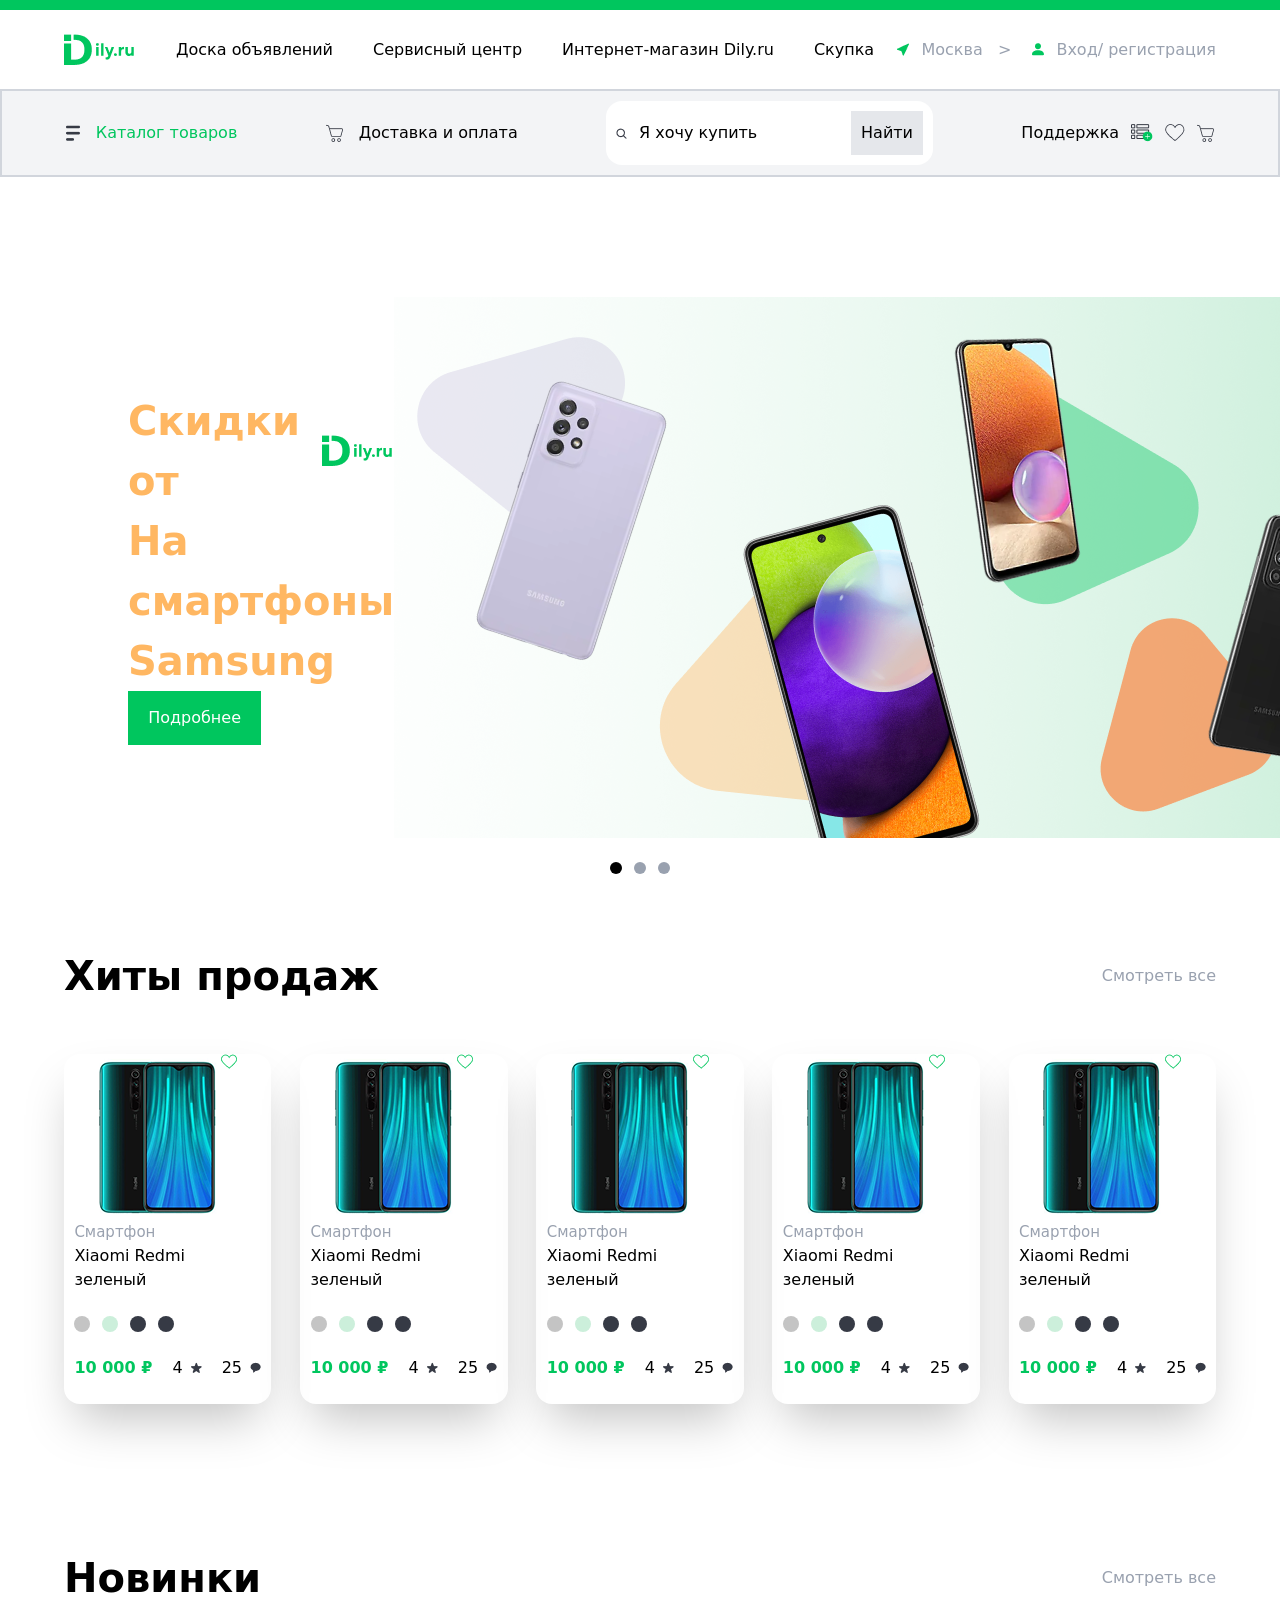
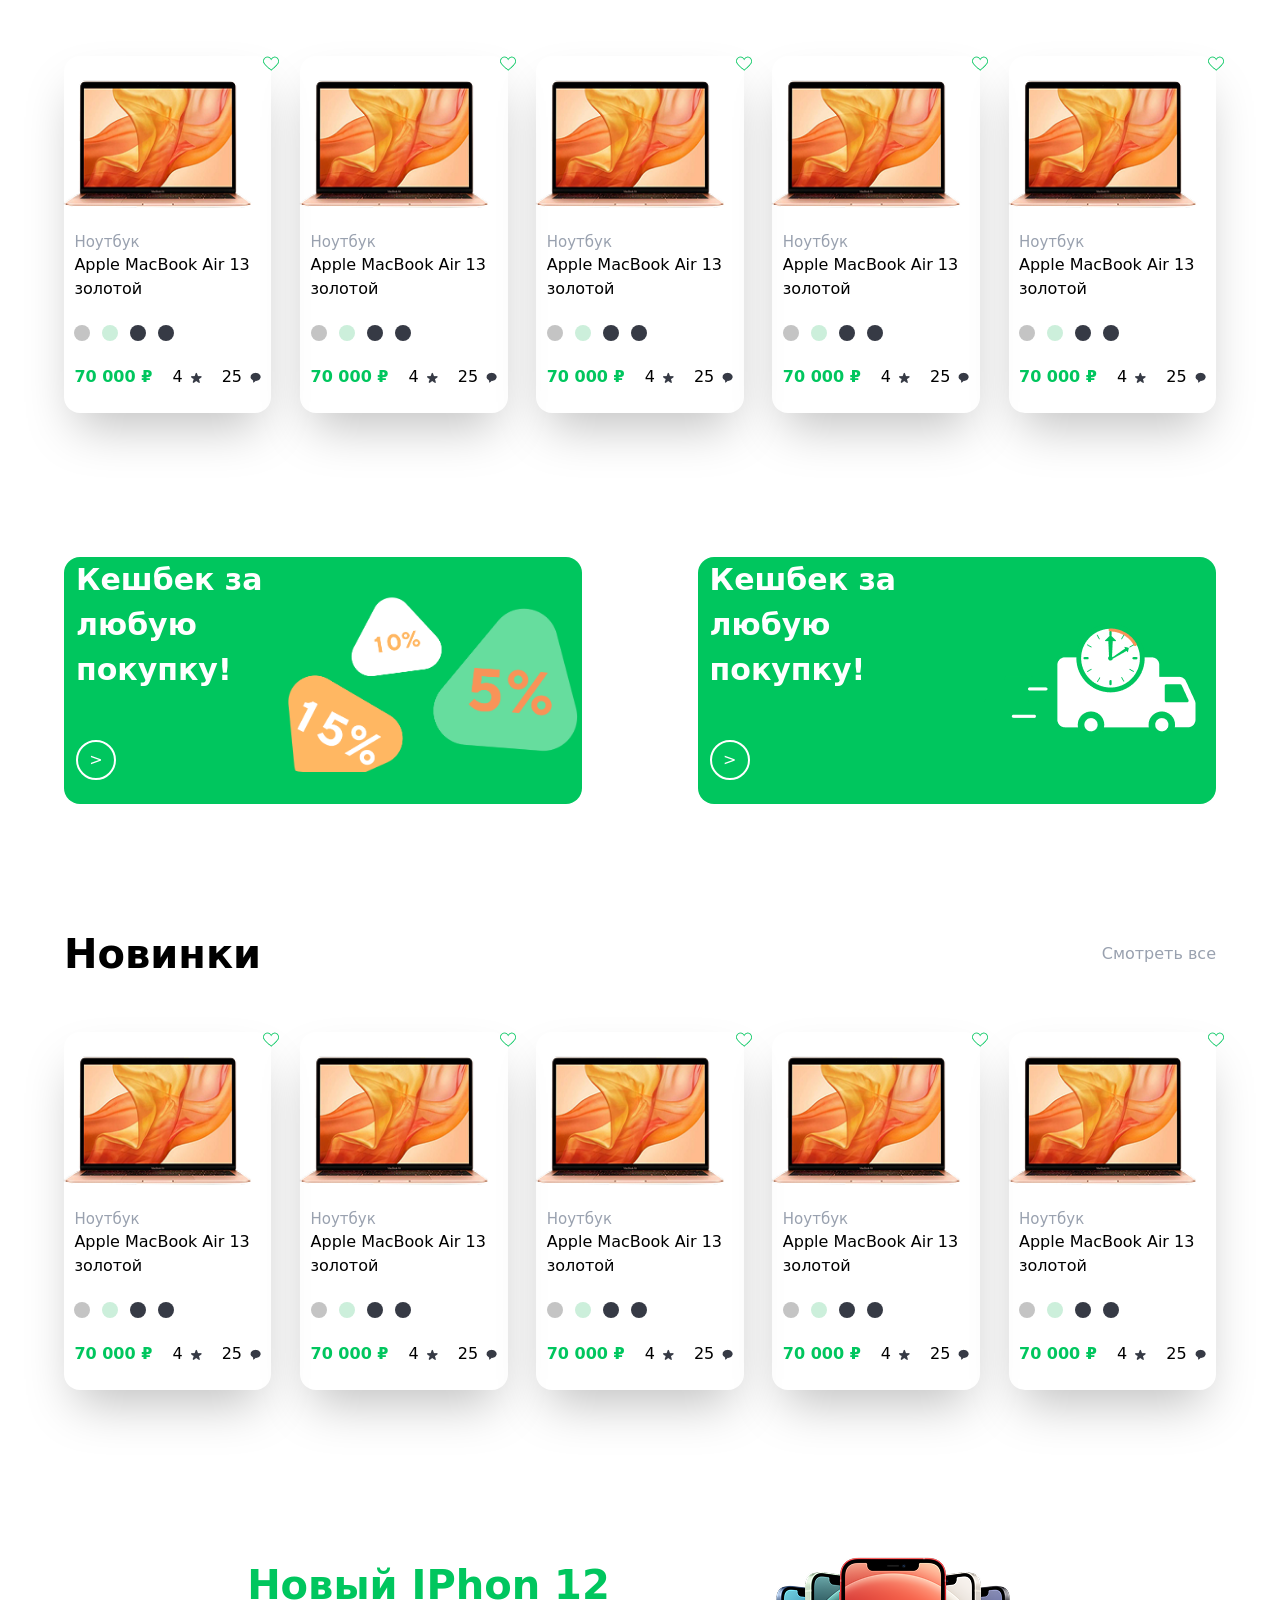
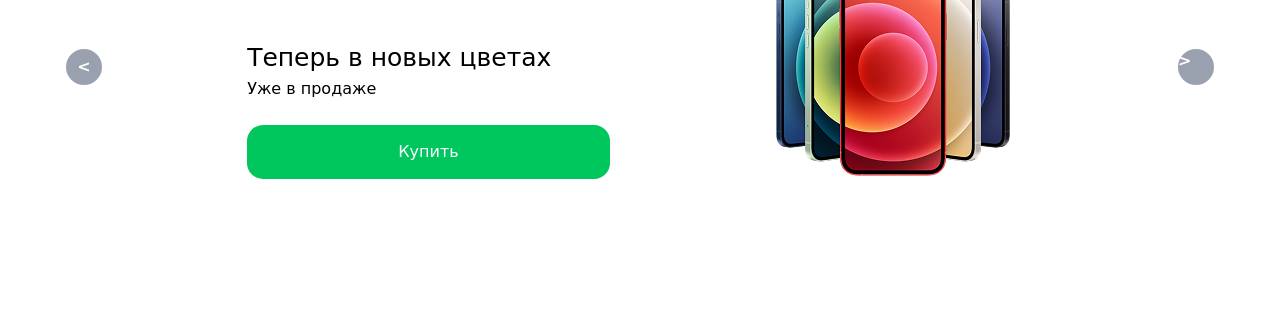
==== commit e20eb373: "add select 6,7" ====
--- a/index.html
+++ b/index.html
@@ -417,8 +417,209 @@
                 </div>
             </div>
         </div> <br>
-    </div> <br><br>
-
+    </div> <br><br><br><br><br>
+
+
+
+    <div class="media:flex w-[90%] m-auto  justify-between items-center">
+        <div class="media:w-[45%] media:flex justify-between items-center pl-3 rounded-2xl bg-[#00C65E]">
+            <div class="">
+                <p class="text-center media:text-start text-white text-[30px] font-black">Кешбек за любую <br>
+                    покупку!</p> <br> <br>
+                <p class="w-10 h-10 flex justify-center items-center text-white border-solid rounded-3xl border-2">></p>
+                <br>
+            </div>
+            <img src="./picture/Снимок экрана_2025-09-25_14-46-29.png" class="media:w-[60%] rounded-3xl" alt="">
+        </div> <br>
+        <div class="media:w-[45%] media:flex justify-between items-center pl-3 rounded-2xl bg-[#00C65E]">
+            <div class="">
+                <p class="text-center media:text-start text-white text-[30px] font-black">Кешбек за любую <br>
+                    покупку!</p> <br> <br>
+                <p class="w-10 h-10 flex justify-center items-center text-white border-solid rounded-3xl border-2">></p>
+                <br>
+            </div>
+            <img src="./picture/Group 391.png" class="media:w-[60%] p-[20px] rounded-3xl" alt="">
+        </div>
+    </div> <br><br><br><br><br>
+
+
+
+
+    <div class="w-[90%] m-auto ">
+        <div class="media:flex media:text-start text-center justify-between items-center">
+            <p class="text-[40px] font-black">Новинки</p>
+            <p class="text-gray-400">Смотреть все</p>
+        </div> <br> <br>
+        <div class=" media:flex justify-between items-center">
+            <div class="media:w-[18%] shadow-2xl rounded-2xl">
+                <div class="flex justify-center items-start ">
+                    <img src="./picture/Frame 78.png" alt="">
+                    <img src="./picture/default.png" alt="">
+                </div>
+                <div class="w-[90%] m-auto ">
+                    <p class="text-[15px] text-gray-400">Ноутбук</p>
+                    <p>Apple MacBook Air 13 <br>
+                        золотой</p> <br>
+                    <div class="flex items-center gap-3">
+                        <p class="w-4 h-4 rounded-3xl bg-[#C4C4C4] "></p>
+                        <p class="w-4 h-4 rounded-3xl  bg-[#CCEFDB]"></p>
+                        <p class="w-4 h-4 rounded-3xl bg-[#363A45]  "></p>
+                        <p class="w-4 h-4 rounded-3xl  bg-[#363A45]"></p>
+                    </div> <br>
+                    <div class="flex justify-between items-center">
+                        <p class="text-[#00C65E] font-black">70 000 ₽ </p>
+                        <div class="flex items-center gap-2">
+                            <p>4</p>
+                            <img src="./picture/Group 259.png" alt="">
+                        </div>
+                        <div class="flex items-center gap-2">
+                            <p>25</p>
+                            <img src="./picture/vhbj.png" alt="">
+                        </div>
+                    </div>
+                    <br>
+                </div>
+            </div>
+            <div class="media:w-[18%] shadow-2xl rounded-2xl">
+                <div class="flex justify-center items-start ">
+                    <img src="./picture/Frame 78.png" alt="">
+                    <img src="./picture/default.png" alt="">
+                </div>
+                <div class="w-[90%] m-auto ">
+                    <p class="text-[15px] text-gray-400">Ноутбук</p>
+                    <p>Apple MacBook Air 13 <br>
+                        золотой</p> <br>
+                    <div class="flex items-center gap-3">
+                        <p class="w-4 h-4 rounded-3xl bg-[#C4C4C4] "></p>
+                        <p class="w-4 h-4 rounded-3xl  bg-[#CCEFDB]"></p>
+                        <p class="w-4 h-4 rounded-3xl bg-[#363A45]  "></p>
+                        <p class="w-4 h-4 rounded-3xl  bg-[#363A45]"></p>
+                    </div> <br>
+                    <div class="flex justify-between items-center">
+                        <p class="text-[#00C65E] font-black">70 000 ₽ </p>
+                        <div class="flex items-center gap-2">
+                            <p>4</p>
+                            <img src="./picture/Group 259.png" alt="">
+                        </div>
+                        <div class="flex items-center gap-2">
+                            <p>25</p>
+                            <img src="./picture/vhbj.png" alt="">
+                        </div>
+                    </div>
+                    <br>
+                </div>
+            </div>
+            <div class="media:w-[18%] shadow-2xl rounded-2xl">
+                <div class="flex justify-center items-start ">
+                    <img src="./picture/Frame 78.png" alt="">
+                    <img src="./picture/default.png" alt="">
+                </div>
+                <div class="w-[90%] m-auto ">
+                    <p class="text-[15px] text-gray-400">Ноутбук</p>
+                    <p>Apple MacBook Air 13 <br>
+                        золотой</p> <br>
+                    <div class="flex items-center gap-3">
+                        <p class="w-4 h-4 rounded-3xl bg-[#C4C4C4] "></p>
+                        <p class="w-4 h-4 rounded-3xl  bg-[#CCEFDB]"></p>
+                        <p class="w-4 h-4 rounded-3xl bg-[#363A45]  "></p>
+                        <p class="w-4 h-4 rounded-3xl  bg-[#363A45]"></p>
+                    </div> <br>
+                    <div class="flex justify-between items-center">
+                        <p class="text-[#00C65E] font-black">70 000 ₽ </p>
+                        <div class="flex items-center gap-2">
+                            <p>4</p>
+                            <img src="./picture/Group 259.png" alt="">
+                        </div>
+                        <div class="flex items-center gap-2">
+                            <p>25</p>
+                            <img src="./picture/vhbj.png" alt="">
+                        </div>
+                    </div>
+                    <br>
+                </div>
+            </div>
+            <div class="media:w-[18%] shadow-2xl rounded-2xl">
+                <div class="flex justify-center items-start ">
+                    <img src="./picture/Frame 78.png" alt="">
+                    <img src="./picture/default.png" alt="">
+                </div>
+                <div class="w-[90%] m-auto ">
+                    <p class="text-[15px] text-gray-400">Ноутбук</p>
+                    <p>Apple MacBook Air 13 <br>
+                        золотой</p> <br>
+                    <div class="flex items-center gap-3">
+                        <p class="w-4 h-4 rounded-3xl bg-[#C4C4C4] "></p>
+                        <p class="w-4 h-4 rounded-3xl  bg-[#CCEFDB]"></p>
+                        <p class="w-4 h-4 rounded-3xl bg-[#363A45]  "></p>
+                        <p class="w-4 h-4 rounded-3xl  bg-[#363A45]"></p>
+                    </div> <br>
+                    <div class="flex justify-between items-center">
+                        <p class="text-[#00C65E] font-black">70 000 ₽ </p>
+                        <div class="flex items-center gap-2">
+                            <p>4</p>
+                            <img src="./picture/Group 259.png" alt="">
+                        </div>
+                        <div class="flex items-center gap-2">
+                            <p>25</p>
+                            <img src="./picture/vhbj.png" alt="">
+                        </div>
+                    </div>
+                    <br>
+                </div>
+            </div>
+            <div class="media:w-[18%] shadow-2xl rounded-2xl">
+                <div class="flex justify-center items-start ">
+                    <img src="./picture/Frame 78.png" alt="">
+                    <img src="./picture/default.png" alt="">
+                </div>
+                <div class="w-[90%] m-auto ">
+                    <p class="text-[15px] text-gray-400">Ноутбук</p>
+                    <p>Apple MacBook Air 13 <br>
+                        золотой</p> <br>
+                    <div class="flex items-center gap-3">
+                        <p class="w-4 h-4 rounded-3xl bg-[#C4C4C4] "></p>
+                        <p class="w-4 h-4 rounded-3xl  bg-[#CCEFDB]"></p>
+                        <p class="w-4 h-4 rounded-3xl bg-[#363A45]  "></p>
+                        <p class="w-4 h-4 rounded-3xl  bg-[#363A45]"></p>
+                    </div> <br>
+                    <div class="flex justify-between items-center">
+                        <p class="text-[#00C65E] font-black">70 000 ₽ </p>
+                        <div class="flex items-center gap-2">
+                            <p>4</p>
+                            <img src="./picture/Group 259.png" alt="">
+                        </div>
+                        <div class="flex items-center gap-2">
+                            <p>25</p>
+                            <img src="./picture/vhbj.png" alt="">
+                        </div>
+                    </div>
+                    <br>
+                </div>
+            </div>
+        </div> <br>
+    </div> <br><br><br><br><br>
+
+
+
+    <div class="w-[90%] text-center media:text-start m-auto media:flex justify-between items-center">
+        <div class="hidden media:block">
+            <p class="w-10  h-10 flex font-black justify-center bg-gray-400 items-center text-white border-solid rounded-3xl border-2"><</p>
+        </div>
+        <div class="media:text-start text-center">
+            <p class="text-[40px] text-[#00C65E] font-black">Новый IPhon 12</p> <br>
+            <p class="text-[25px]">Теперь в новых цветах</p>
+            <p>Уже в продаже</p> <br>
+            <p class="text-center text-white bg-[#00C65E] py-[15px] hover:bg-black hover:shadow-2xl rounded-2xl">Купить</p>
+        </div>
+        <img src="./picture/image 172.png" class="hidden media:block" alt="">
+        <div class="media:hidden flex items-center justify-center">
+        <img src="./picture/image 172.png" class="" alt="">
+        </div>
+        <div class="hidden media:block">
+            <p class="w-10 h-10 flex  media:block font-black justify-center bg-gray-400 items-center text-white border-solid rounded-3xl border-2">></p>
+        </div>
+
+    </div>
 
 
     <br><br><br><br><br>
--- a/src/output.css
+++ b/src/output.css
@@ -19,6 +19,7 @@
     --font-weight-black: 900;
     --radius-2xl: 1rem;
     --radius-3xl: 1.5rem;
+    --radius-4xl: 2rem;
     --default-font-family: var(--font-sans);
     --default-mono-font-family: var(--font-mono);
   }
@@ -190,6 +191,9 @@
   .h-4 {
     height: calc(var(--spacing) * 4);
   }
+  .h-10 {
+    height: calc(var(--spacing) * 10);
+  }
   .h-\[10px\] {
     height: 10px;
   }
@@ -199,6 +203,12 @@
   .w-4 {
     width: calc(var(--spacing) * 4);
   }
+  .w-10 {
+    width: calc(var(--spacing) * 10);
+  }
+  .w-\[1\] {
+    width: 1;
+  }
   .w-\[30\%\] {
     width: 30%;
   }
@@ -214,6 +224,9 @@
   .resize {
     resize: both;
   }
+  .flex-wrap {
+    flex-wrap: wrap;
+  }
   .items-center {
     align-items: center;
   }
@@ -246,6 +259,9 @@
   }
   .rounded-3xl {
     border-radius: var(--radius-3xl);
+  }
+  .rounded-4xl {
+    border-radius: var(--radius-4xl);
   }
   .border {
     border-style: var(--tw-border-style);
@@ -259,9 +275,18 @@
     --tw-border-style: solid;
     border-style: solid;
   }
+  .border-\[\#ffffff8f\] {
+    border-color: #ffffff8f;
+  }
+  .border-\[white\] {
+    border-color: white;
+  }
   .border-gray-300 {
     border-color: var(--color-gray-300);
   }
+  .border-gray-400 {
+    border-color: var(--color-gray-400);
+  }
   .bg-\[\#00C65E\] {
     background-color: #00C65E;
   }
@@ -292,17 +317,32 @@
   .p-\[10px\] {
     padding: 10px;
   }
+  .p-\[20px\] {
+    padding: 20px;
+  }
+  .py-15 {
+    padding-block: calc(var(--spacing) * 15);
+  }
   .py-\[10px\] {
     padding-block: 10px;
   }
   .py-\[15px\] {
     padding-block: 15px;
   }
+  .pl-3 {
+    padding-left: calc(var(--spacing) * 3);
+  }
   .text-center {
     text-align: center;
   }
   .text-\[15px\] {
     font-size: 15px;
+  }
+  .text-\[25px\] {
+    font-size: 25px;
+  }
+  .text-\[30px\] {
+    font-size: 30px;
   }
   .text-\[40px\] {
     font-size: 40px;
@@ -316,6 +356,15 @@
   }
   .text-\[\#FFB762\] {
     color: #FFB762;
+  }
+  .text-\[\#ffffff8a\] {
+    color: #ffffff8a;
+  }
+  .text-\[whie\] {
+    color: whie;
+  }
+  .text-\[white\] {
+    color: white;
   }
   .text-gray-400 {
     color: var(--color-gray-400);
@@ -341,6 +390,14 @@
       }
     }
   }
+  .hover\:shadow-2xl {
+    &:hover {
+      @media (hover: hover) {
+        --tw-shadow: 0 25px 50px -12px var(--tw-shadow-color, rgb(0 0 0 / 0.25));
+        box-shadow: var(--tw-inset-shadow), var(--tw-inset-ring-shadow), var(--tw-ring-offset-shadow), var(--tw-ring-shadow), var(--tw-shadow);
+      }
+    }
+  }
   .media\:ml-\[10\%\] {
     @media (width >= 500px) {
       margin-left: 10%;
@@ -361,6 +418,11 @@
       display: none;
     }
   }
+  .media\:w-\[\%\] {
+    @media (width >= 500px) {
+      width: %;
+    }
+  }
   .media\:w-\[18\%\] {
     @media (width >= 500px) {
       width: 18%;
@@ -376,6 +438,11 @@
       width: 18^;
     }
   }
+  .media\:w-\[40\%\] {
+    @media (width >= 500px) {
+      width: 40%;
+    }
+  }
   .media\:w-\[45\%\] {
     @media (width >= 500px) {
       width: 45%;
@@ -384,6 +451,11 @@
   .media\:w-\[50\%\] {
     @media (width >= 500px) {
       width: 50%;
+    }
+  }
+  .media\:w-\[60\%\] {
+    @media (width >= 500px) {
+      width: 60%;
     }
   }
   .media\:justify-between {
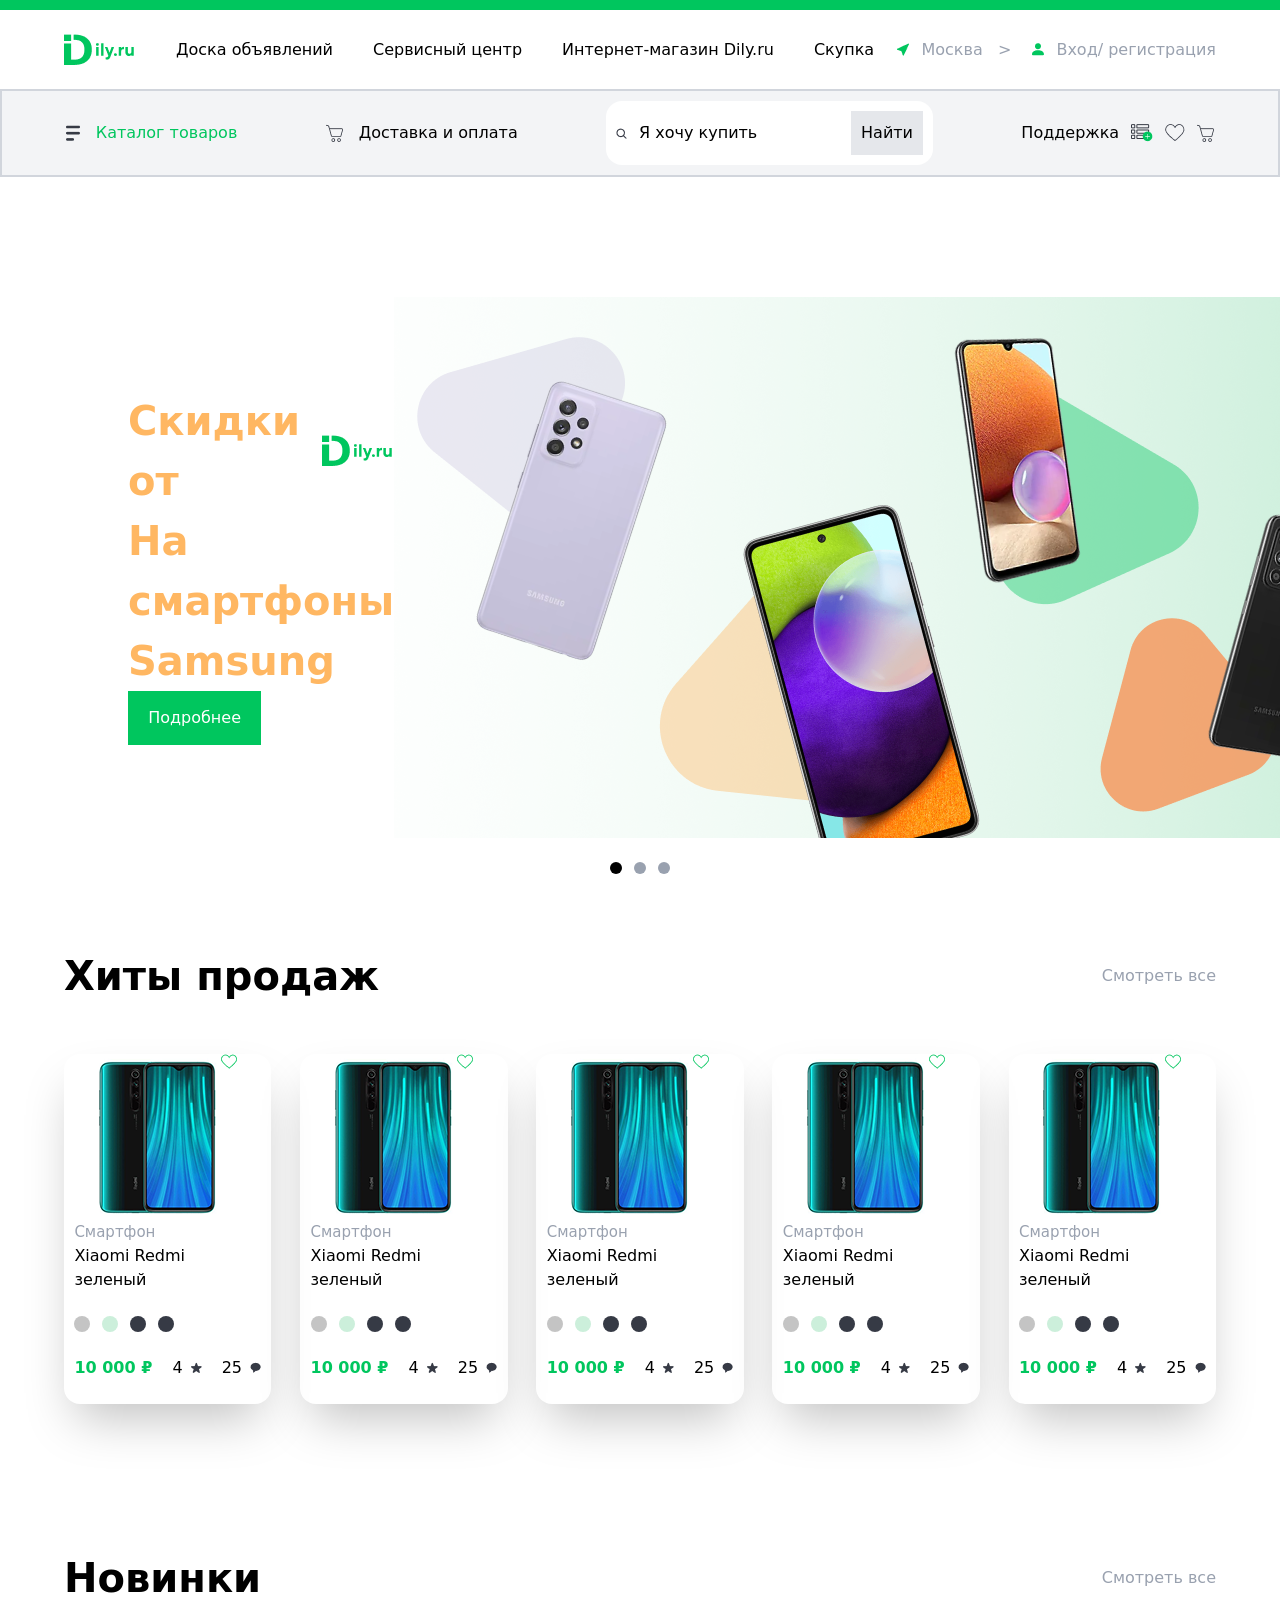
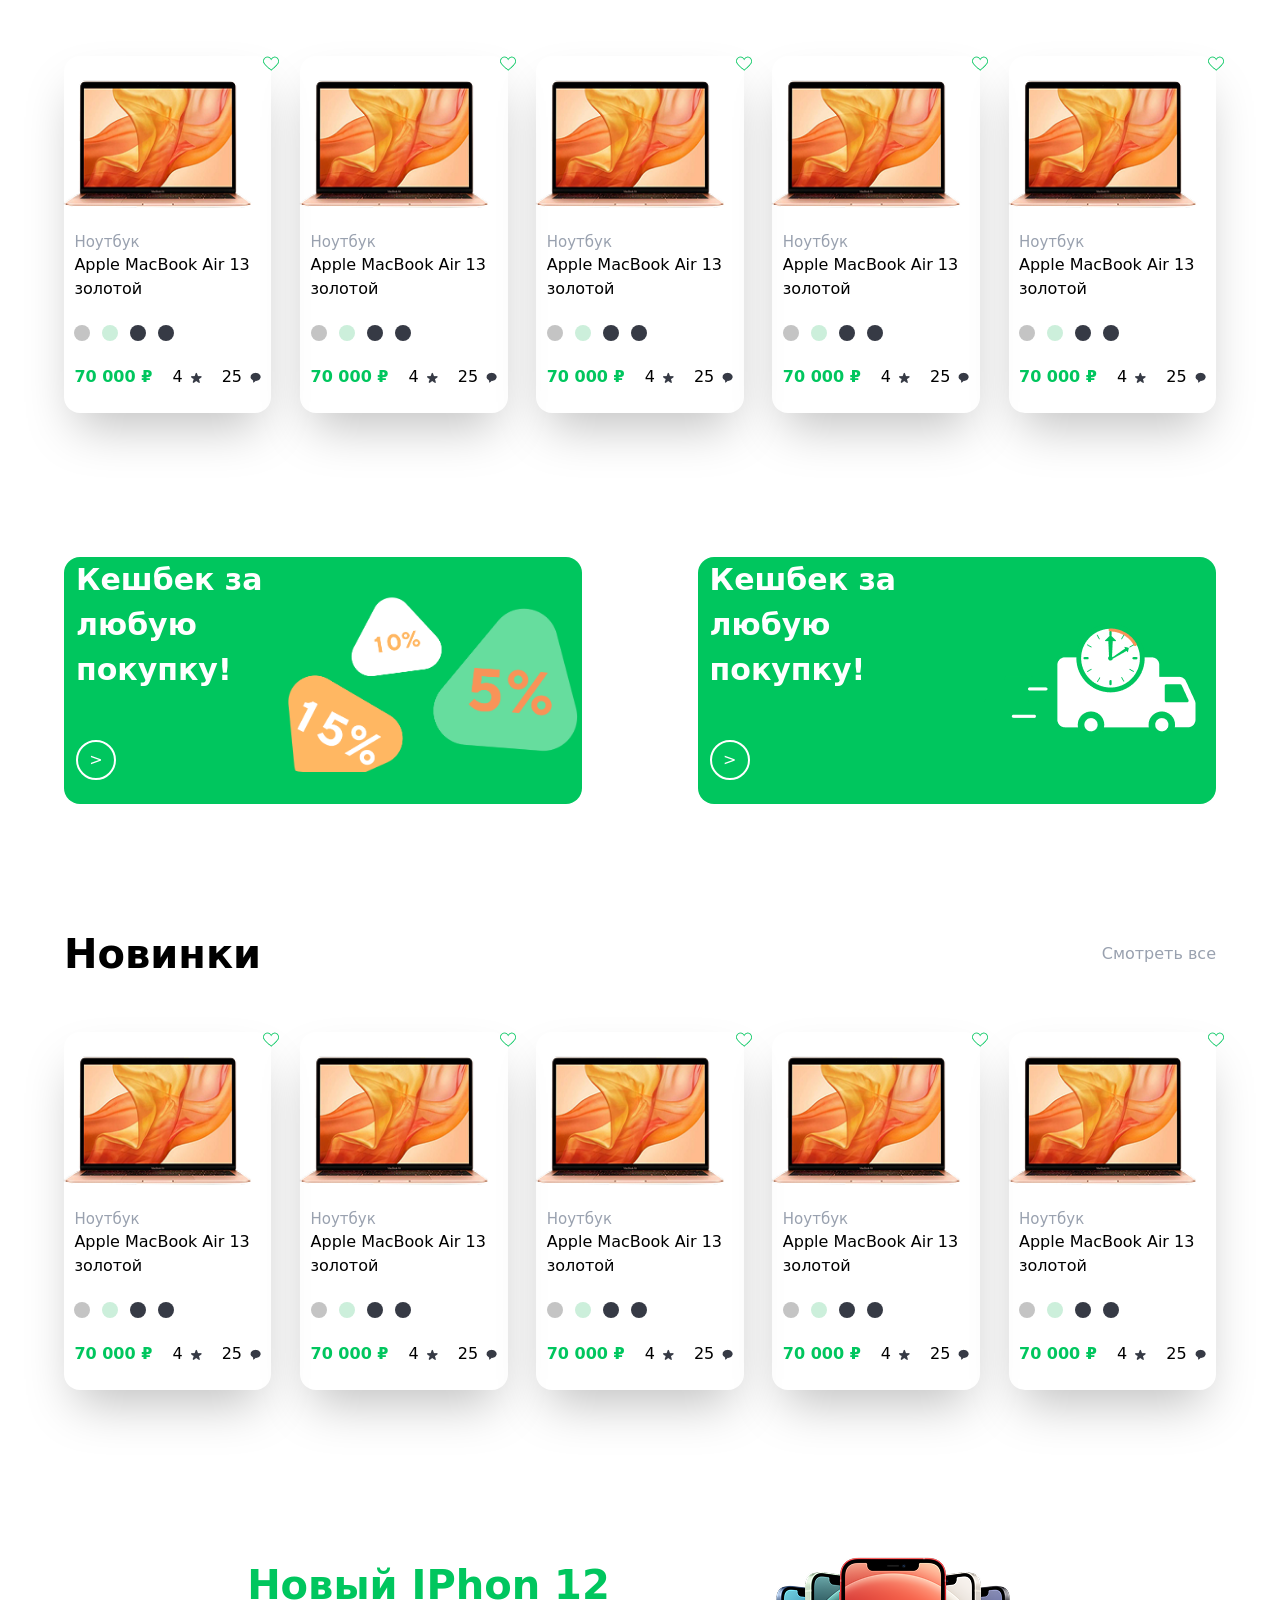
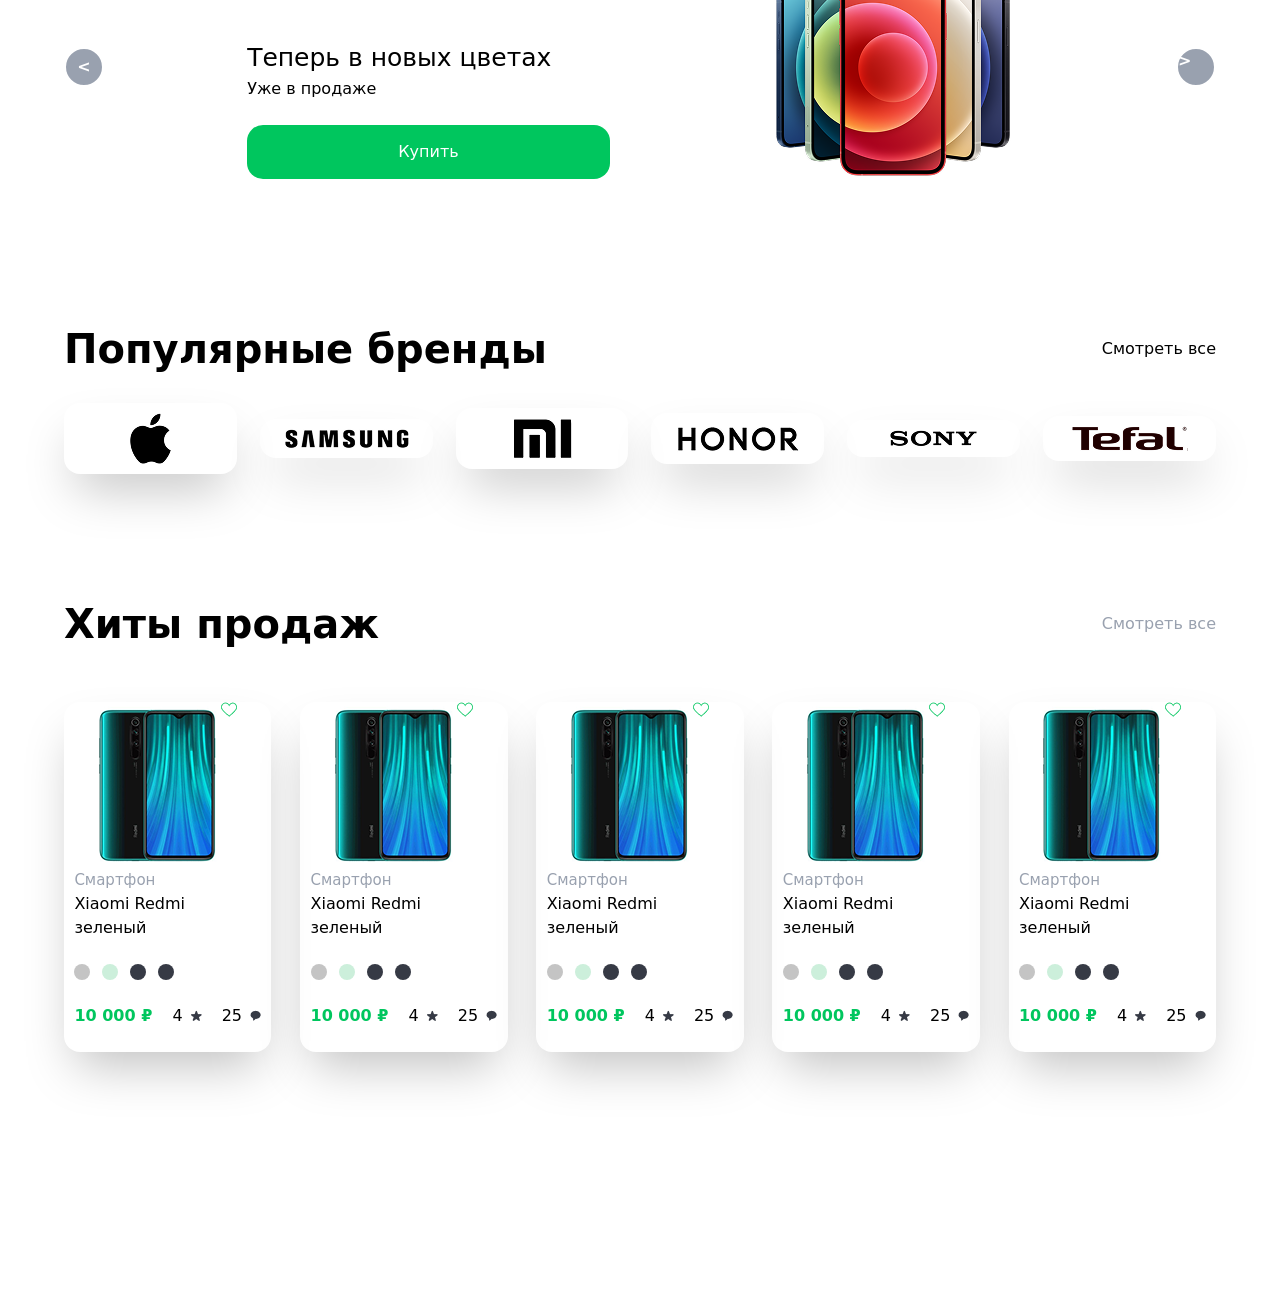
==== commit a6836590: "add select 8,9" ====
--- a/index.html
+++ b/index.html
@@ -618,8 +618,179 @@
         <div class="hidden media:block">
             <p class="w-10 h-10 flex  media:block font-black justify-center bg-gray-400 items-center text-white border-solid rounded-3xl border-2">></p>
         </div>
-
-    </div>
+    </div> <br><br><br><br><br>
+
+
+    <div class="w-[90%] m-auto ">
+        <div class="media:flex justify-between items-center media:text-start text-center">
+            <p class="text-[40px] font-black">Популярные бренды</p>
+            <p>Смотреть все</p>
+        </div> <br>
+        <div class=" media:flex justify-between items-center ">
+            <div class="media:w-[15%] flex justify-center items-center shadow-2xl rounded-2xl py-[10px]"> <img src="./picture/image 102.png" alt=""></div>
+            <div class="media:w-[15%] flex justify-center items-center shadow-2xl rounded-2xl py-[10px]"> <img src="./picture/image 103.png" alt=""></div>
+            <div class="media:w-[15%] flex justify-center items-center shadow-2xl rounded-2xl py-[10px]"> <img src="./picture/image 104.png" alt=""></div>
+            <div class="media:w-[15%] flex justify-center items-center shadow-2xl rounded-2xl py-[10px]"> <img src="./picture/image 105.png" alt=""></div>
+            <div class="media:w-[15%] flex justify-center items-center shadow-2xl rounded-2xl py-[10px]"> <img src="./picture/image 106.png" alt=""></div>
+            <div class="media:w-[15%] flex justify-center items-center shadow-2xl rounded-2xl py-[10px]"> <img src="./picture/image 108.png" alt=""></div>
+        </div>
+    </div> <br><br><br><br><br>
+
+
+
+    <div class="w-[90%] m-auto ">
+        <div class="media:flex media:text-start text-center justify-between items-center">
+            <p class="text-[40px] font-black">Хиты продаж</p>
+            <p class="text-gray-400">Смотреть все</p>
+        </div> <br> <br>
+        <div class=" media:flex justify-between items-center">
+            <div class="media:w-[18%] shadow-2xl rounded-2xl">
+                <div class="flex justify-center items-start ">
+                    <img src="./picture/image 23.png" alt="">
+                    <img src="./picture/default.png" alt="">
+                </div>
+                <div class="w-[90%] m-auto ">
+                    <p class="text-[15px] text-gray-400">Смартфон</p>
+                    <p>Xiaomi Redmi <br>
+                        зеленый </p> <br>
+                    <div class="flex items-center gap-3">
+                        <p class="w-4 h-4 rounded-3xl bg-[#C4C4C4] "></p>
+                        <p class="w-4 h-4 rounded-3xl  bg-[#CCEFDB]"></p>
+                        <p class="w-4 h-4 rounded-3xl bg-[#363A45]  "></p>
+                        <p class="w-4 h-4 rounded-3xl  bg-[#363A45]"></p>
+                    </div> <br>
+                    <div class="flex justify-between items-center">
+                        <p class="text-[#00C65E] font-black">10 000 ₽ </p>
+                        <div class="flex items-center gap-2">
+                            <p>4</p>
+                            <img src="./picture/Group 259.png" alt="">
+                        </div>
+                        <div class="flex items-center gap-2">
+                            <p>25</p>
+                            <img src="./picture/vhbj.png" alt="">
+                        </div>
+                    </div>
+                    <br>
+                </div>
+            </div> <br>
+            <div class="media:w-[18%] shadow-2xl rounded-2xl">
+                <div class="flex justify-center items-start ">
+                    <img src="./picture/image 23.png" alt="">
+                    <img src="./picture/default.png" alt="">
+                </div>
+                <div class="w-[90%] m-auto ">
+                    <p class="text-[15px] text-gray-400">Смартфон</p>
+                    <p>Xiaomi Redmi <br>
+                        зеленый </p> <br>
+                    <div class="flex items-center gap-3">
+                        <p class="w-4 h-4 rounded-3xl bg-[#C4C4C4] "></p>
+                        <p class="w-4 h-4 rounded-3xl  bg-[#CCEFDB]"></p>
+                        <p class="w-4 h-4 rounded-3xl bg-[#363A45]  "></p>
+                        <p class="w-4 h-4 rounded-3xl  bg-[#363A45]"></p>
+                    </div> <br>
+                    <div class="flex justify-between items-center">
+                        <p class="text-[#00C65E] font-black">10 000 ₽ </p>
+                        <div class="flex items-center gap-2">
+                            <p>4</p>
+                            <img src="./picture/Group 259.png" alt="">
+                        </div>
+                        <div class="flex items-center gap-2">
+                            <p>25</p>
+                            <img src="./picture/vhbj.png" alt="">
+                        </div>
+                    </div>
+                    <br>
+                </div>
+            </div> <br>
+            <div class="media:w-[18%] shadow-2xl rounded-2xl">
+                <div class="flex justify-center items-start ">
+                    <img src="./picture/image 23.png" alt="">
+                    <img src="./picture/default.png" alt="">
+                </div>
+                <div class="w-[90%] m-auto ">
+                    <p class="text-[15px] text-gray-400">Смартфон</p>
+                    <p>Xiaomi Redmi <br>
+                        зеленый </p> <br>
+                    <div class="flex items-center gap-3">
+                        <p class="w-4 h-4 rounded-3xl bg-[#C4C4C4] "></p>
+                        <p class="w-4 h-4 rounded-3xl  bg-[#CCEFDB]"></p>
+                        <p class="w-4 h-4 rounded-3xl bg-[#363A45]  "></p>
+                        <p class="w-4 h-4 rounded-3xl  bg-[#363A45]"></p>
+                    </div> <br>
+                    <div class="flex justify-between items-center">
+                        <p class="text-[#00C65E] font-black">10 000 ₽ </p>
+                        <div class="flex items-center gap-2">
+                            <p>4</p>
+                            <img src="./picture/Group 259.png" alt="">
+                        </div>
+                        <div class="flex items-center gap-2">
+                            <p>25</p>
+                            <img src="./picture/vhbj.png" alt="">
+                        </div>
+                    </div>
+                    <br>
+                </div>
+            </div> <br>
+            <div class="media:w-[18%] shadow-2xl rounded-2xl">
+                <div class="flex justify-center items-start ">
+                    <img src="./picture/image 23.png" alt="">
+                    <img src="./picture/default.png" alt="">
+                </div>
+                <div class="w-[90%] m-auto ">
+                    <p class="text-[15px] text-gray-400">Смартфон</p>
+                    <p>Xiaomi Redmi <br>
+                        зеленый </p> <br>
+                    <div class="flex items-center gap-3">
+                        <p class="w-4 h-4 rounded-3xl bg-[#C4C4C4] "></p>
+                        <p class="w-4 h-4 rounded-3xl  bg-[#CCEFDB]"></p>
+                        <p class="w-4 h-4 rounded-3xl bg-[#363A45]  "></p>
+                        <p class="w-4 h-4 rounded-3xl  bg-[#363A45]"></p>
+                    </div> <br>
+                    <div class="flex justify-between items-center">
+                        <p class="text-[#00C65E] font-black">10 000 ₽ </p>
+                        <div class="flex items-center gap-2">
+                            <p>4</p>
+                            <img src="./picture/Group 259.png" alt="">
+                        </div>
+                        <div class="flex items-center gap-2">
+                            <p>25</p>
+                            <img src="./picture/vhbj.png" alt="">
+                        </div>
+                    </div>
+                    <br>
+                </div>
+            </div> <br>
+            <div class="media:w-[18%] shadow-2xl rounded-2xl">
+                <div class="flex justify-center items-start ">
+                    <img src="./picture/image 23.png" alt="">
+                    <img src="./picture/default.png" alt="">
+                </div>
+                <div class="w-[90%] m-auto ">
+                    <p class="text-[15px] text-gray-400">Смартфон</p>
+                    <p>Xiaomi Redmi <br>
+                        зеленый </p> <br>
+                    <div class="flex items-center gap-3">
+                        <p class="w-4 h-4 rounded-3xl bg-[#C4C4C4] "></p>
+                        <p class="w-4 h-4 rounded-3xl  bg-[#CCEFDB]"></p>
+                        <p class="w-4 h-4 rounded-3xl bg-[#363A45]  "></p>
+                        <p class="w-4 h-4 rounded-3xl  bg-[#363A45]"></p>
+                    </div> <br>
+                    <div class="flex justify-between items-center">
+                        <p class="text-[#00C65E] font-black">10 000 ₽ </p>
+                        <div class="flex items-center gap-2">
+                            <p>4</p>
+                            <img src="./picture/Group 259.png" alt="">
+                        </div>
+                        <div class="flex items-center gap-2">
+                            <p>25</p>
+                            <img src="./picture/vhbj.png" alt="">
+                        </div>
+                    </div>
+                    <br>
+                </div>
+            </div>
+        </div> <br>
+    </div> <br><br><br><br><br>
 
 
     <br><br><br><br><br>
--- a/src/output.css
+++ b/src/output.css
@@ -209,6 +209,9 @@
   .w-\[1\] {
     width: 1;
   }
+  .w-\[15\%\] {
+    width: 15%;
+  }
   .w-\[30\%\] {
     width: 30%;
   }
@@ -421,6 +424,11 @@
   .media\:w-\[\%\] {
     @media (width >= 500px) {
       width: %;
+    }
+  }
+  .media\:w-\[15\%\] {
+    @media (width >= 500px) {
+      width: 15%;
     }
   }
   .media\:w-\[18\%\] {
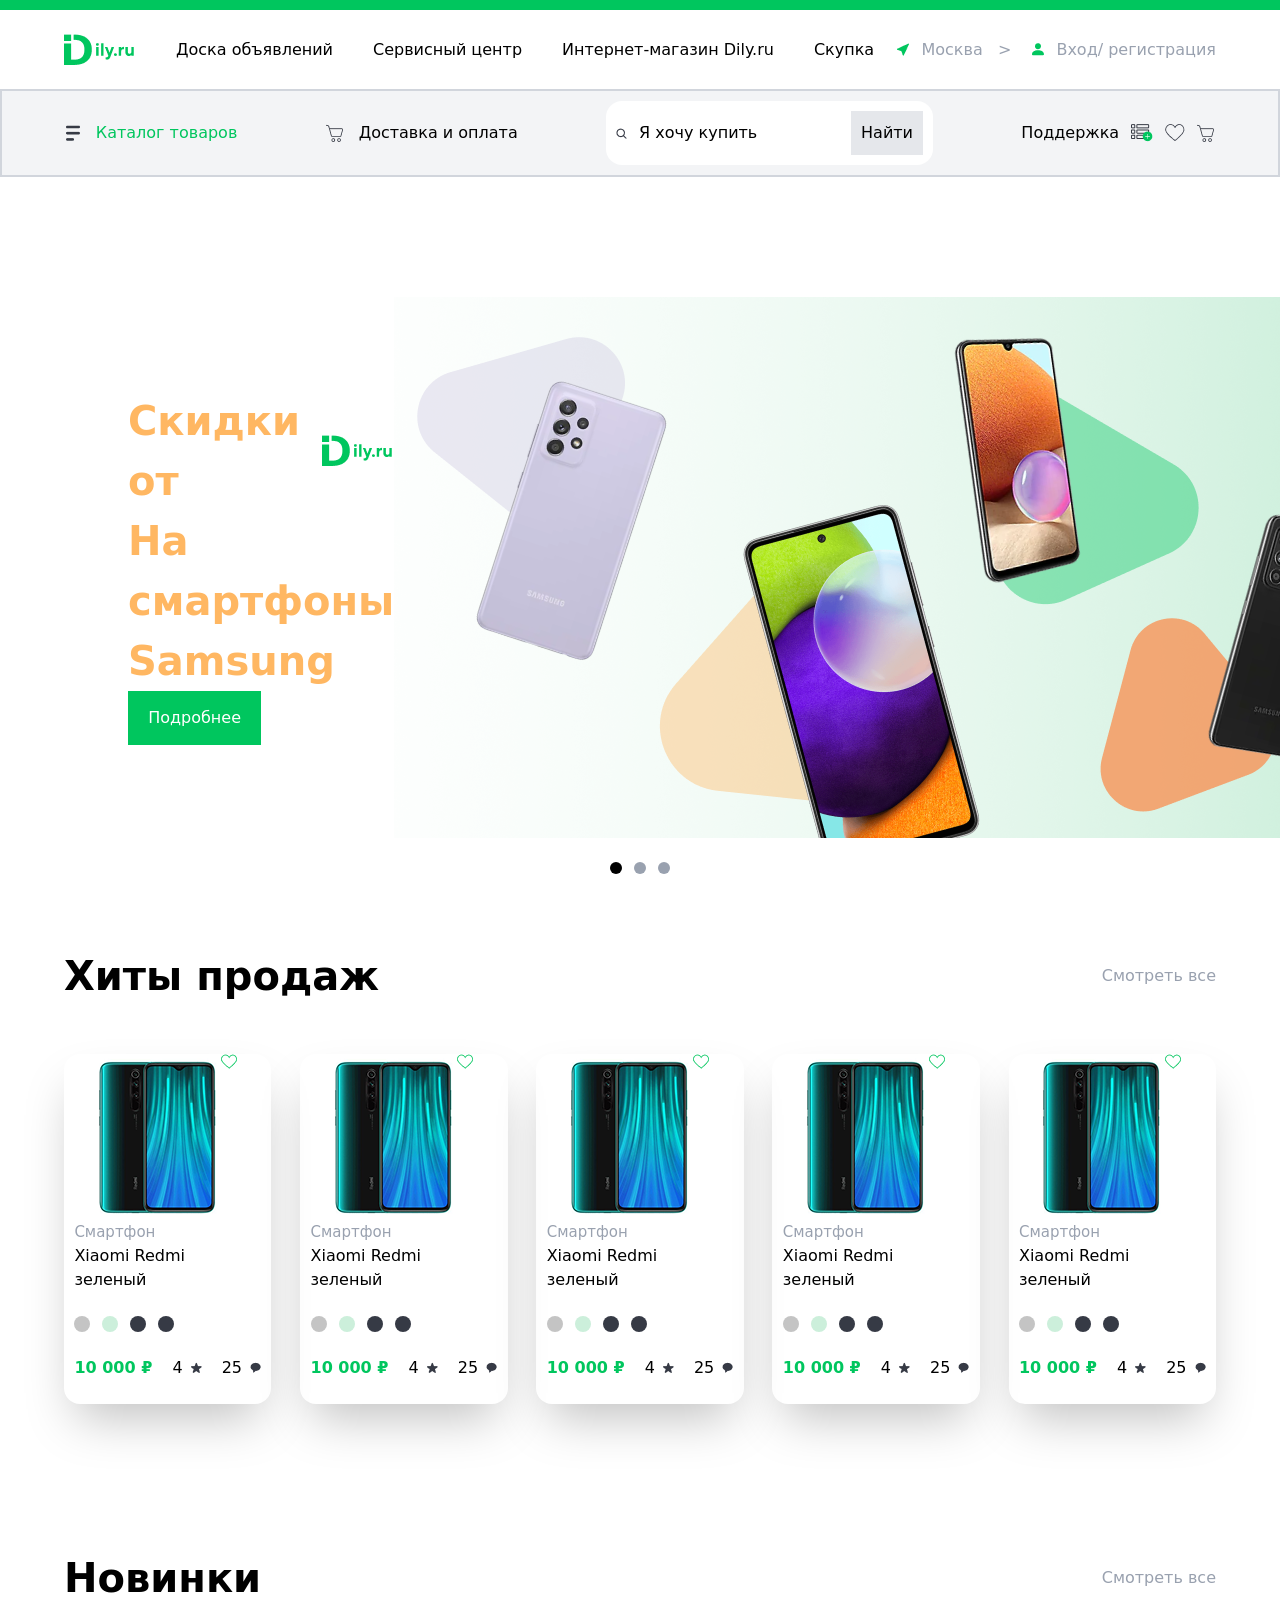
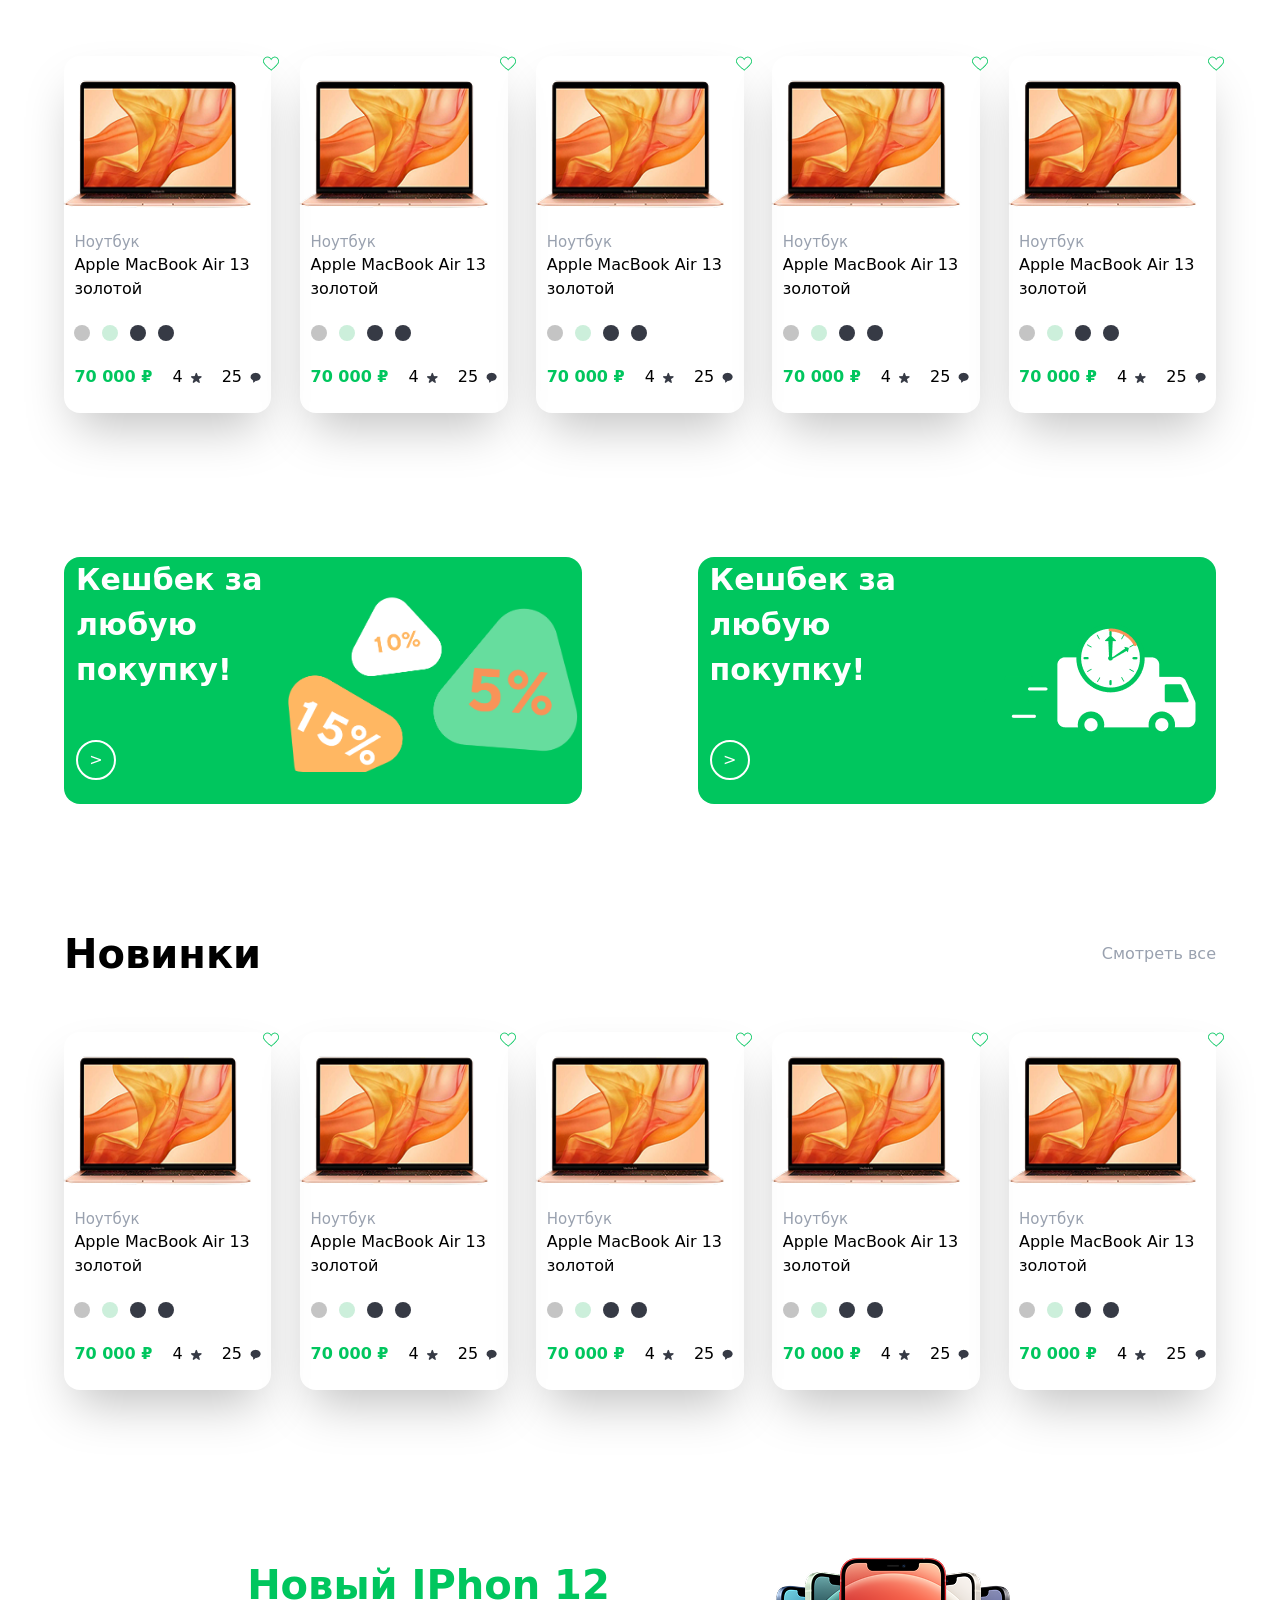
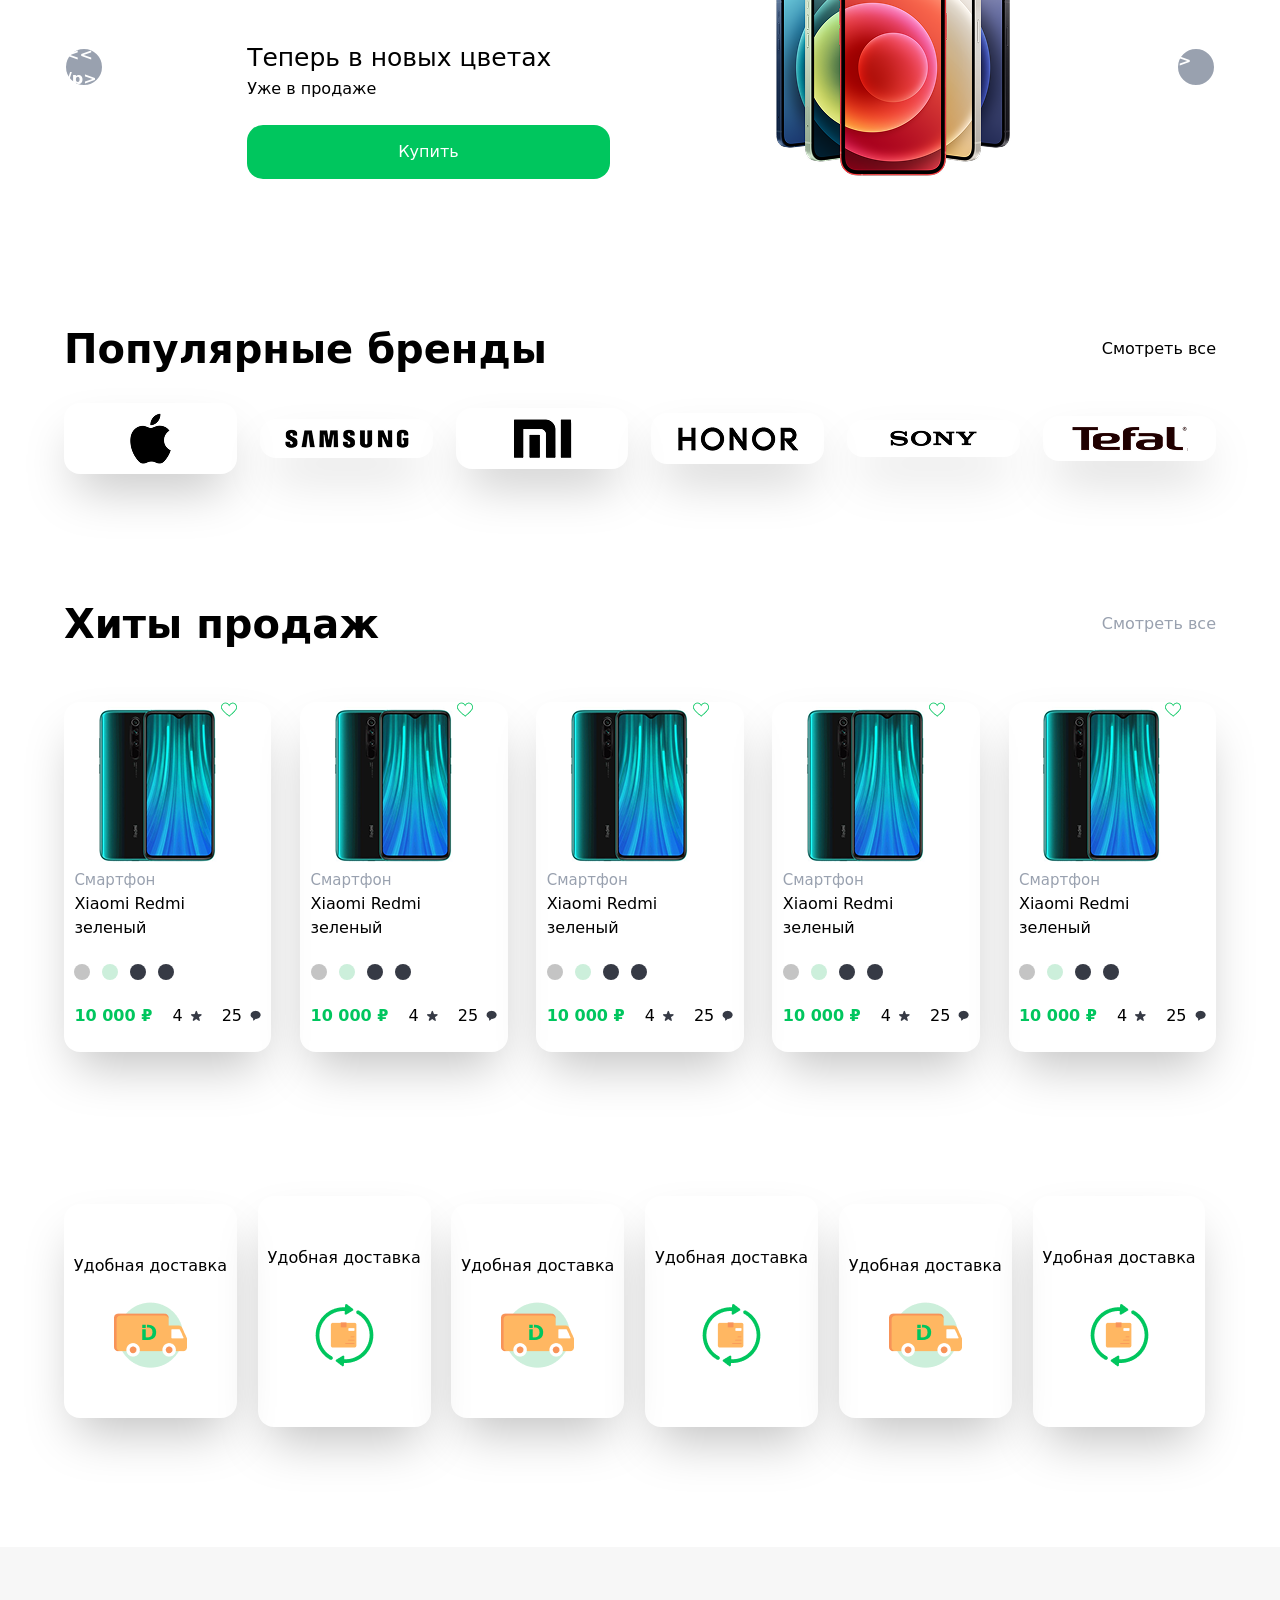
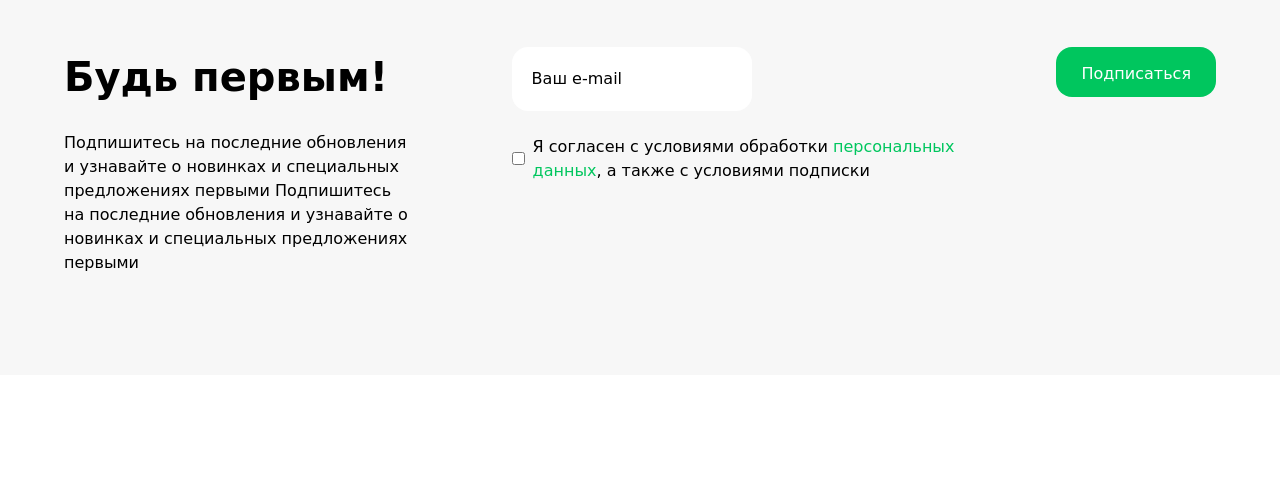
==== commit 1f613bbe: "add select 10,11" ====
--- a/index.html
+++ b/index.html
@@ -603,20 +603,25 @@
 
     <div class="w-[90%] text-center media:text-start m-auto media:flex justify-between items-center">
         <div class="hidden media:block">
-            <p class="w-10  h-10 flex font-black justify-center bg-gray-400 items-center text-white border-solid rounded-3xl border-2"><</p>
+            <p
+                class="w-10  h-10 flex font-black justify-center bg-gray-400 items-center text-white border-solid rounded-3xl border-2">
+                << /p>
         </div>
         <div class="media:text-start text-center">
             <p class="text-[40px] text-[#00C65E] font-black">Новый IPhon 12</p> <br>
             <p class="text-[25px]">Теперь в новых цветах</p>
             <p>Уже в продаже</p> <br>
-            <p class="text-center text-white bg-[#00C65E] py-[15px] hover:bg-black hover:shadow-2xl rounded-2xl">Купить</p>
+            <p class="text-center text-white bg-[#00C65E] py-[15px] hover:bg-black hover:shadow-2xl rounded-2xl">Купить
+            </p>
         </div>
         <img src="./picture/image 172.png" class="hidden media:block" alt="">
         <div class="media:hidden flex items-center justify-center">
-        <img src="./picture/image 172.png" class="" alt="">
+            <img src="./picture/image 172.png" class="" alt="">
         </div>
         <div class="hidden media:block">
-            <p class="w-10 h-10 flex  media:block font-black justify-center bg-gray-400 items-center text-white border-solid rounded-3xl border-2">></p>
+            <p
+                class="w-10 h-10 flex  media:block font-black justify-center bg-gray-400 items-center text-white border-solid rounded-3xl border-2">
+                ></p>
         </div>
     </div> <br><br><br><br><br>
 
@@ -627,12 +632,18 @@
             <p>Смотреть все</p>
         </div> <br>
         <div class=" media:flex justify-between items-center ">
-            <div class="media:w-[15%] flex justify-center items-center shadow-2xl rounded-2xl py-[10px]"> <img src="./picture/image 102.png" alt=""></div>
-            <div class="media:w-[15%] flex justify-center items-center shadow-2xl rounded-2xl py-[10px]"> <img src="./picture/image 103.png" alt=""></div>
-            <div class="media:w-[15%] flex justify-center items-center shadow-2xl rounded-2xl py-[10px]"> <img src="./picture/image 104.png" alt=""></div>
-            <div class="media:w-[15%] flex justify-center items-center shadow-2xl rounded-2xl py-[10px]"> <img src="./picture/image 105.png" alt=""></div>
-            <div class="media:w-[15%] flex justify-center items-center shadow-2xl rounded-2xl py-[10px]"> <img src="./picture/image 106.png" alt=""></div>
-            <div class="media:w-[15%] flex justify-center items-center shadow-2xl rounded-2xl py-[10px]"> <img src="./picture/image 108.png" alt=""></div>
+            <div class="media:w-[15%] flex justify-center items-center shadow-2xl rounded-2xl py-[10px]"> <img
+                    src="./picture/image 102.png" alt=""></div>
+            <div class="media:w-[15%] flex justify-center items-center shadow-2xl rounded-2xl py-[10px]"> <img
+                    src="./picture/image 103.png" alt=""></div>
+            <div class="media:w-[15%] flex justify-center items-center shadow-2xl rounded-2xl py-[10px]"> <img
+                    src="./picture/image 104.png" alt=""></div>
+            <div class="media:w-[15%] flex justify-center items-center shadow-2xl rounded-2xl py-[10px]"> <img
+                    src="./picture/image 105.png" alt=""></div>
+            <div class="media:w-[15%] flex justify-center items-center shadow-2xl rounded-2xl py-[10px]"> <img
+                    src="./picture/image 106.png" alt=""></div>
+            <div class="media:w-[15%] flex justify-center items-center shadow-2xl rounded-2xl py-[10px]"> <img
+                    src="./picture/image 108.png" alt=""></div>
         </div>
     </div> <br><br><br><br><br>
 
@@ -793,6 +804,68 @@
     </div> <br><br><br><br><br>
 
 
+    <div class="w-[90%] m-auto media:flex justify-between items-center ">
+        <div class="media:w-[15%] py-[50px] shadow-2xl rounded-2xl text-center ">
+            <p>Удобная доставка</p> <br>
+            <div class="flex justify-center items-center">
+                <img src="./picture/Frame 29.png" alt="">
+            </div>
+        </div> <br>
+        <div class="media:w-[15%] py-[50px] shadow-2xl rounded-2xl text-center ">
+            <p>Удобная доставка</p> <br>
+            <div class="flex justify-center items-center">
+                <img src="./picture/Group 404.png" alt="">
+            </div>
+        </div> <br>
+        <div class="media:w-[15%] py-[50px] shadow-2xl rounded-2xl text-center ">
+            <p>Удобная доставка</p> <br>
+            <div class="flex justify-center items-center">
+                <img src="./picture/Frame 29.png" alt="">
+            </div>
+        </div> <br>
+        <div class="media:w-[15%] py-[50px] shadow-2xl rounded-2xl text-center ">
+            <p>Удобная доставка</p> <br>
+            <div class="flex justify-center items-center">
+                <img src="./picture/Group 404.png" alt="">
+            </div>
+        </div> <br>
+        <div class="media:w-[15%] py-[50px] shadow-2xl rounded-2xl text-center ">
+            <p>Удобная доставка</p> <br>
+            <div class="flex justify-center items-center">
+                <img src="./picture/Frame 29.png" alt="">
+            </div>
+        </div> <br>
+        <div class="media:w-[15%] py-[50px] shadow-2xl rounded-2xl text-center ">
+            <p>Удобная доставка</p> <br>
+            <div class="flex justify-center items-center">
+                <img src="./picture/Group 404.png" alt="">
+            </div>
+        </div> <br>
+    </div> <br><br><br><br><br>
+
+
+
+
+    <div class="bg-[#F7F7F7] py-[100px]">
+        <div class="w-[90%] media:text-start text-center media:flex justify-between m-auto">
+            <div class="media:w-[30%]">
+                <p class="text-[40px] font-black">Будь первым!</p> <br>
+                <p>
+                    Подпишитесь на последние обновления и узнавайте о новинках и специальных предложениях первыми
+                    Подпишитесь на последние обновления и узнавайте о новинках и специальных предложениях первыми
+                </p>
+            </div>
+            <div class="">
+                <input type="text" class="p-[20px] bg-white rounded-2xl" placeholder="Ваш e-mail"> <br> <br>
+                <div class="flex items-center gap-2">
+                    <input type="checkbox">
+                    <p>Я согласен с условиями обработки <span class="text-[#00C65E]">персональных</span> <br> <span class="text-[#00C65E]">данных</span>, а также с условиями подписки</p>
+                </div>
+            </div>
+            <p class="text-white bg-[#00C65E] py-[15px] text-center rounded-2xl h-[50px] px-[25px]">Подписаться</p>
+        </div>
+    </div>
+
     <br><br><br><br><br>
 </body>
 
--- a/src/output.css
+++ b/src/output.css
@@ -197,6 +197,9 @@
   .h-\[10px\] {
     height: 10px;
   }
+  .h-\[50px\] {
+    height: 50px;
+  }
   .w-3 {
     width: calc(var(--spacing) * 3);
   }
@@ -205,6 +208,9 @@
   }
   .w-10 {
     width: calc(var(--spacing) * 10);
+  }
+  .w-90 {
+    width: calc(var(--spacing) * 90);
   }
   .w-\[1\] {
     width: 1;
@@ -302,6 +308,9 @@
   .bg-\[\#CCEFDB\] {
     background-color: #CCEFDB;
   }
+  .bg-\[\#F7F7F7\] {
+    background-color: #F7F7F7;
+  }
   .bg-black {
     background-color: var(--color-black);
   }
@@ -323,6 +332,9 @@
   .p-\[20px\] {
     padding: 20px;
   }
+  .px-\[25px\] {
+    padding-inline: 25px;
+  }
   .py-15 {
     padding-block: calc(var(--spacing) * 15);
   }
@@ -331,6 +343,18 @@
   }
   .py-\[15px\] {
     padding-block: 15px;
+  }
+  .py-\[25\] {
+    padding-block: 25;
+  }
+  .py-\[25px\] {
+    padding-block: 25px;
+  }
+  .py-\[50px\] {
+    padding-block: 50px;
+  }
+  .py-\[100px\] {
+    padding-block: 100px;
   }
   .pl-3 {
     padding-left: calc(var(--spacing) * 3);
@@ -446,6 +470,11 @@
       width: 18^;
     }
   }
+  .media\:w-\[30\%\] {
+    @media (width >= 500px) {
+      width: 30%;
+    }
+  }
   .media\:w-\[40\%\] {
     @media (width >= 500px) {
       width: 40%;
@@ -469,6 +498,11 @@
   .media\:justify-between {
     @media (width >= 500px) {
       justify-content: space-between;
+    }
+  }
+  .media\:text-center {
+    @media (width >= 500px) {
+      text-align: center;
     }
   }
   .media\:text-start {
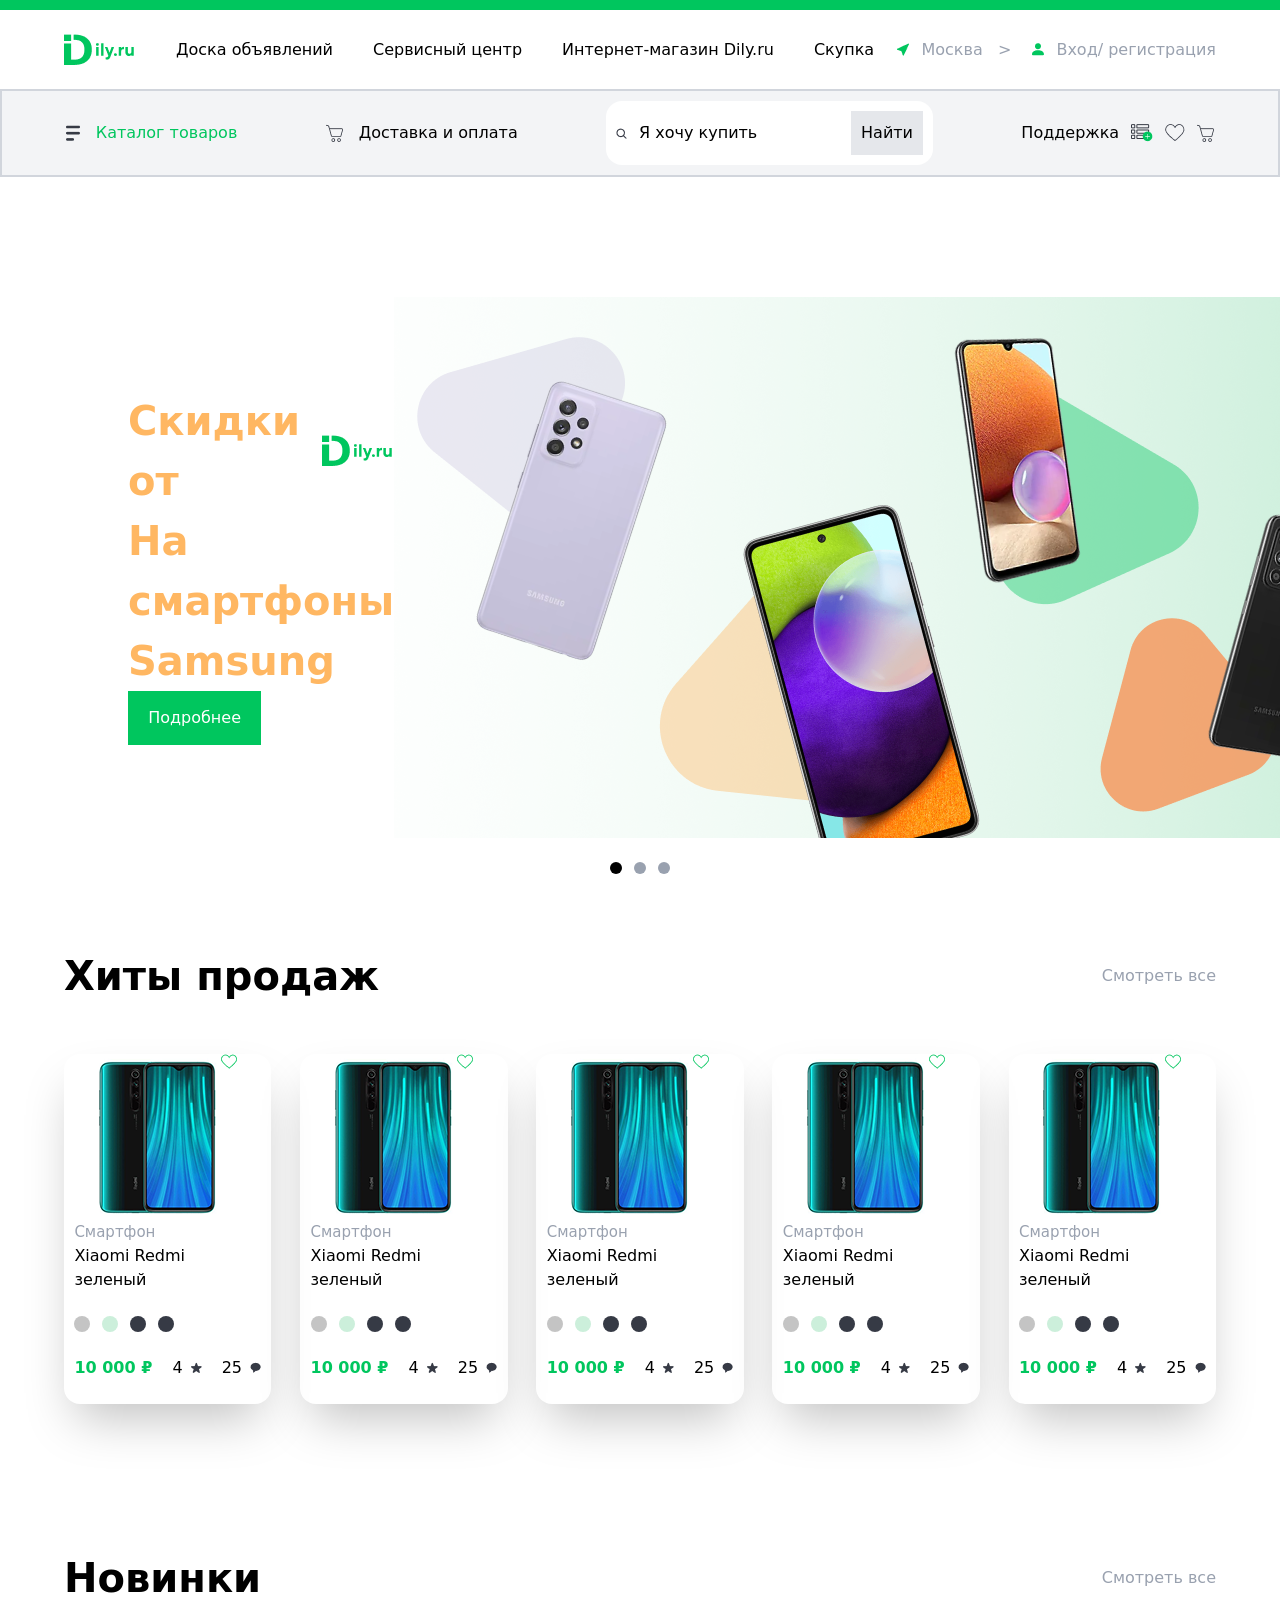
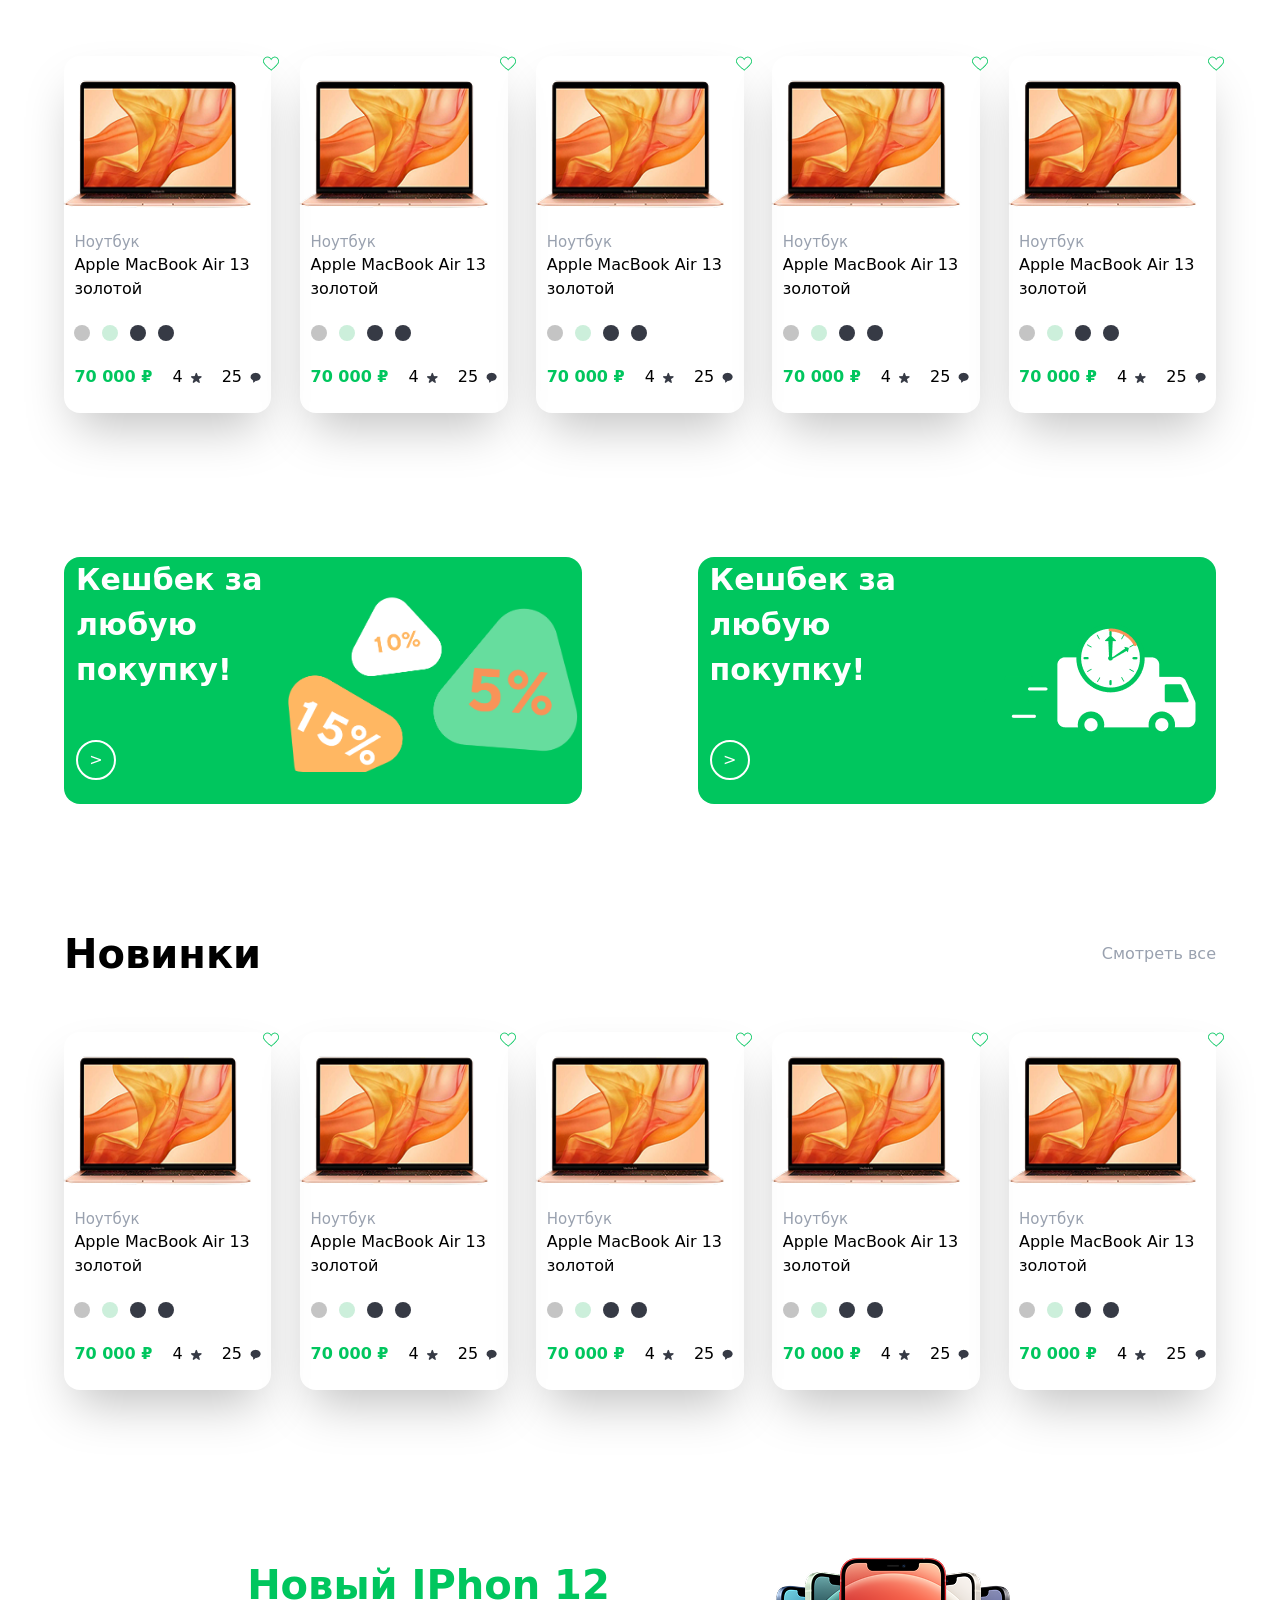
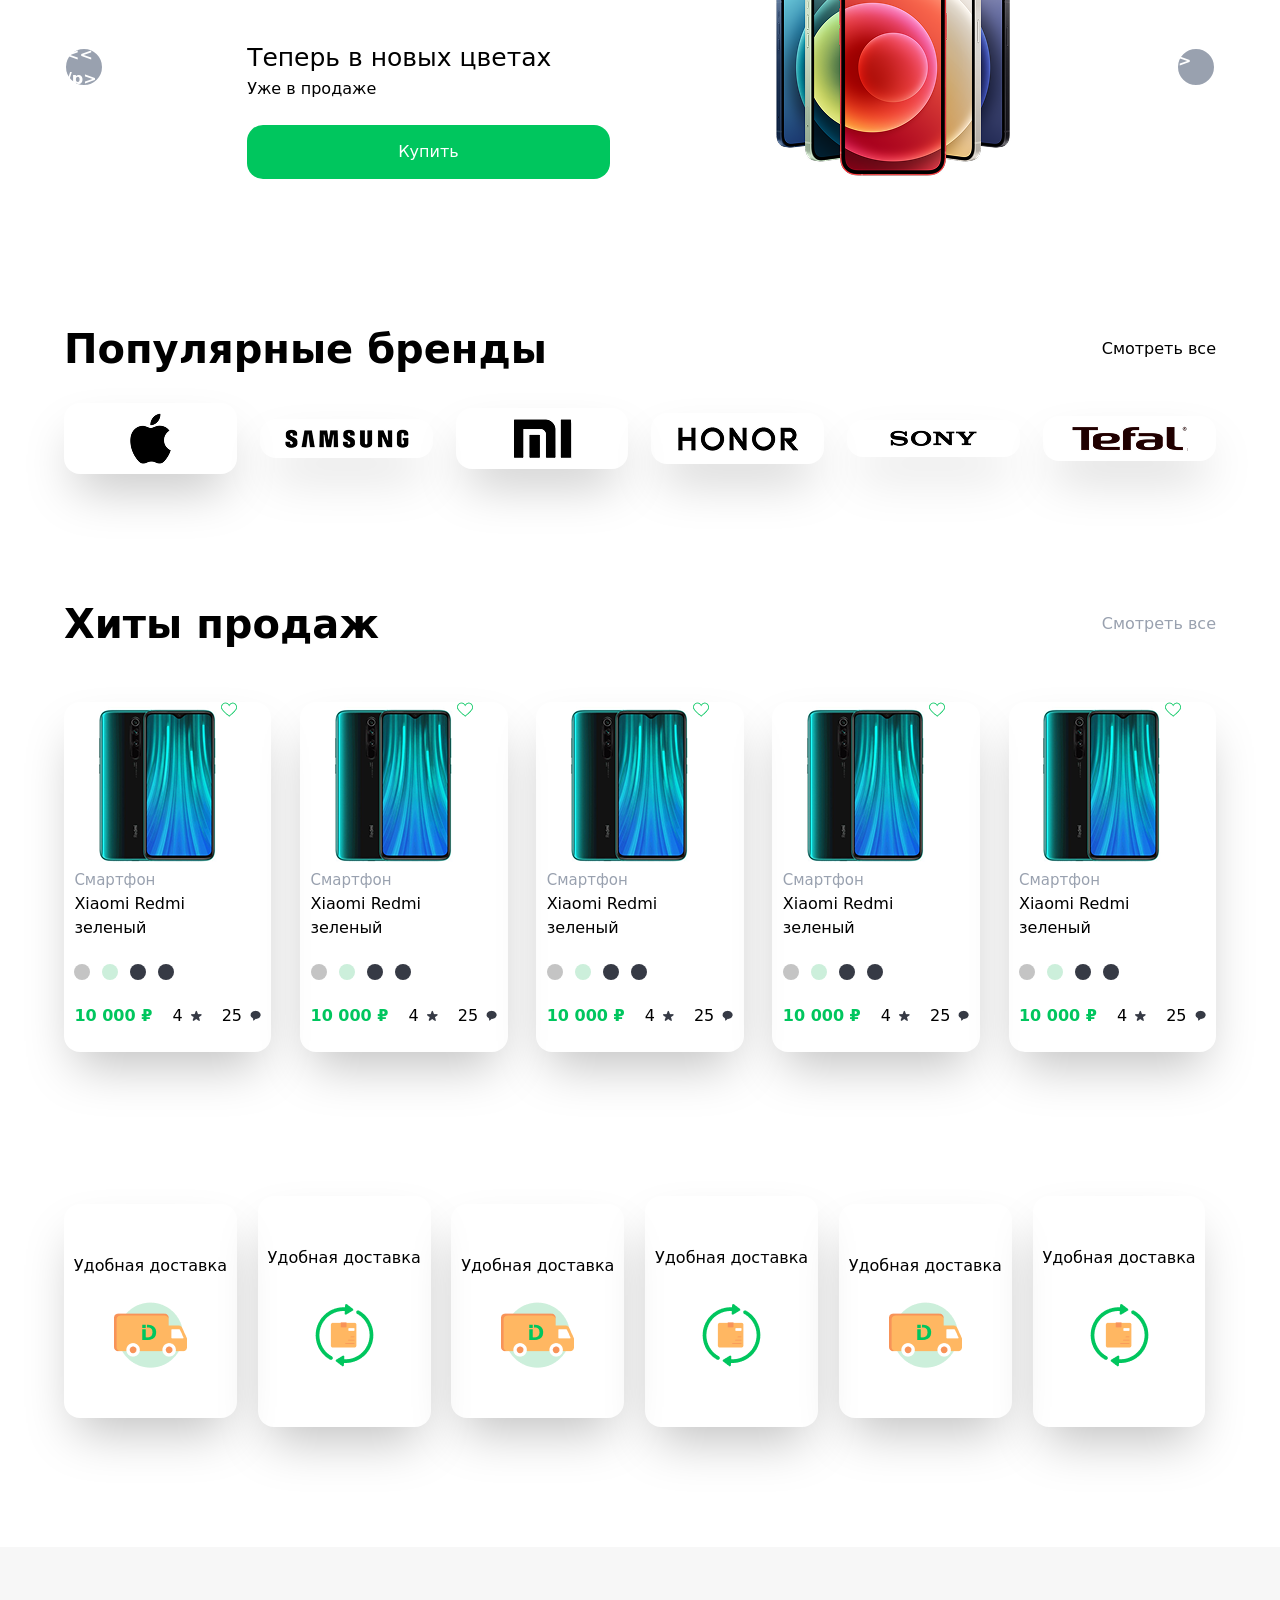
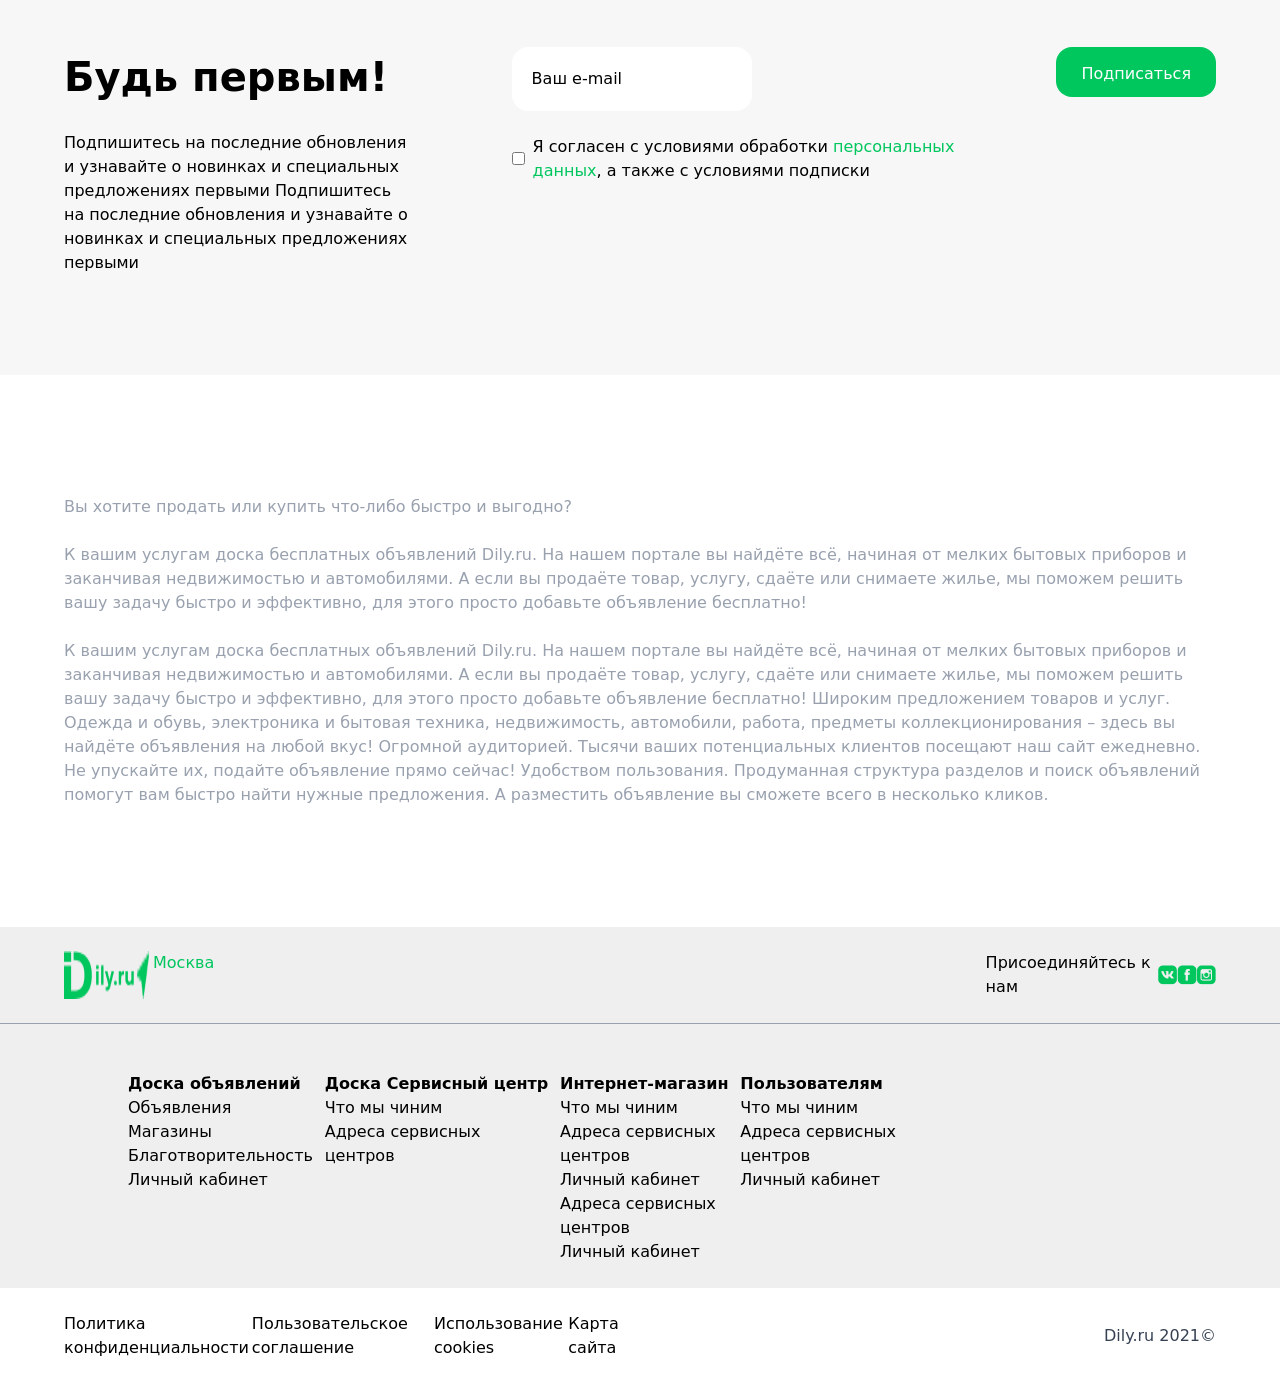
==== commit 8c605f46: "The and" ====
--- a/index.html
+++ b/index.html
@@ -859,14 +859,99 @@
                 <input type="text" class="p-[20px] bg-white rounded-2xl" placeholder="Ваш e-mail"> <br> <br>
                 <div class="flex items-center gap-2">
                     <input type="checkbox">
-                    <p>Я согласен с условиями обработки <span class="text-[#00C65E]">персональных</span> <br> <span class="text-[#00C65E]">данных</span>, а также с условиями подписки</p>
+                    <p>Я согласен с условиями обработки <span class="text-[#00C65E]">персональных</span> <br> <span
+                            class="text-[#00C65E]">данных</span>, а также с условиями подписки</p>
                 </div>
             </div>
             <p class="text-white bg-[#00C65E] py-[15px] text-center rounded-2xl h-[50px] px-[25px]">Подписаться</p>
         </div>
+    </div> <br><br><br><br><br>
+
+    <div class="w-[90%] m-auto  text-gray-400">
+        <p>
+            Вы хотите продать или купить что-либо быстро и выгодно? <br> <br>
+            К вашим услугам доска бесплатных объявлений Dily.ru. На нашем портале вы найдёте всё, начиная от мелких
+            бытовых приборов и заканчивая недвижимостью и автомобилями. А если вы продаёте товар, услугу, сдаёте или
+            снимаете жилье, мы поможем решить вашу задачу быстро и эффективно, для этого просто добавьте объявление
+            бесплатно!
+            <br> <br>
+            К вашим услугам доска бесплатных объявлений Dily.ru. На нашем портале вы найдёте всё, начиная от мелких
+            бытовых приборов и заканчивая недвижимостью и автомобилями. А если вы продаёте товар, услугу, сдаёте или
+            снимаете жилье, мы поможем решить вашу задачу быстро и эффективно, для этого просто добавьте объявление
+            бесплатно!
+            Широким предложением товаров и услуг. Одежда и обувь, электроника и бытовая техника, недвижимость,
+            автомобили, работа, предметы коллекционирования – здесь вы найдёте объявления
+            на любой вкус! Огромной аудиторией. Тысячи ваших потенциальных клиентов посещают наш сайт ежедневно. Не
+            упускайте их, подайте объявление прямо сейчас! Удобством пользования. Продуманная структура разделов и поиск
+            объявлений помогут вам быстро найти нужные предложения. А разместить объявление вы сможете всего в несколько
+            кликов.
+        </p>
+    </div> <br><br><br><br><br>
+
+
+    <div class="bg-[#EFEFEF]"> <br>
+        <div class="w-[90%] m-auto media:flex justify-between items-center ">
+            <div class=" media:w-[10%] flex  justify-between ">
+                <img src="./picture/Logo.png" alt="">
+                <div class="flex gap-1">
+                    <img src="./picture/hvjbknm.png" alt="">
+                    <p class="text-[#00C65E]">Москва &nbsp; </p>
+                </div>
+            </div>
+            <div class="flex justify-between items-center media:w-[20%]">
+                <p>Присоединяйтесь к нам </p>
+                <img src="./picture/Exclude.png" alt="">
+                <img src="./picture/Group.png" alt="">
+                <img src="./picture/Group 228.png" alt="">
+            </div>
+        </div> <br>
+        <hr class="text-gray-400"> <br> <br>
+        <div
+            class="media:w-[60%] w-[90%] m-auto media:ml-[10%] media:text-start text-center media:flex justify-between">
+            <div class="">
+                <p class="font-black">Доска объявлений</p>
+                <p>Объявления</p>
+                <p>Магазины</p>
+                <p>Благотворительность</p>
+                <p>Личный кабинет</p>
+            </div>
+            <div class="">
+                <p class="font-black">Доска Сервисный центр</p>
+                <p>Что мы чиним</p>
+                <p>Адреса сервисных </p>
+                <p>центров</p>
+                <!-- <p>Личный кабинет</p> -->
+            </div>
+            <div class="">
+                <p class="font-black">Интернет-магазин</p>
+                <p>Что мы чиним</p>
+                <p>Адреса сервисных </p>
+                <p>центров</p>
+                <p>Личный кабинет</p>
+                <p>Адреса сервисных </p>
+                <p>центров</p>
+                <p>Личный кабинет</p>
+            </div>
+            <div class="">
+                <p class="font-black">Пользователям</p>
+                <p>Что мы чиним</p>
+                <p>Адреса сервисных </p>
+                <p>центров</p>
+                <p>Личный кабинет</p>
+            </div>
+        </div> <br>
     </div>
 
-    <br><br><br><br><br>
+    <br>
+    <div class=" media:flex justify-between items-center media:text-start text-center w-[90%] m-auto ">
+        <div class="media:w-[50%] media:flex justify-between items-center">
+            <p>Политика конфиденциальности</p>
+            <p>Пользовательское соглашение</p>
+            <p>Использование cookies</p>
+            <p>Карта сайта</p>
+        </div>
+        <p class="text-gray-700">Dily.ru 2021©</p>
+    </div> <br>
 </body>
 
 </html>
--- a/src/output.css
+++ b/src/output.css
@@ -11,6 +11,7 @@
     --color-gray-200: oklch(92.8% 0.006 264.531);
     --color-gray-300: oklch(87.2% 0.01 258.338);
     --color-gray-400: oklch(70.7% 0.022 261.325);
+    --color-gray-700: oklch(37.3% 0.034 259.733);
     --color-black: #000;
     --color-white: #fff;
     --spacing: 0.25rem;
@@ -248,6 +249,9 @@
   .justify-center {
     justify-content: center;
   }
+  .gap-1 {
+    gap: calc(var(--spacing) * 1);
+  }
   .gap-2 {
     gap: calc(var(--spacing) * 2);
   }
@@ -308,6 +312,9 @@
   .bg-\[\#CCEFDB\] {
     background-color: #CCEFDB;
   }
+  .bg-\[\#EFEFEF\] {
+    background-color: #EFEFEF;
+  }
   .bg-\[\#F7F7F7\] {
     background-color: #F7F7F7;
   }
@@ -387,6 +394,9 @@
   .text-\[\#ffffff8a\] {
     color: #ffffff8a;
   }
+  .text-\[v\] {
+    color: v;
+  }
   .text-\[whie\] {
     color: whie;
   }
@@ -395,6 +405,9 @@
   }
   .text-gray-400 {
     color: var(--color-gray-400);
+  }
+  .text-gray-700 {
+    color: var(--color-gray-700);
   }
   .text-white {
     color: var(--color-white);
@@ -450,6 +463,11 @@
       width: %;
     }
   }
+  .media\:w-\[10\%\] {
+    @media (width >= 500px) {
+      width: 10%;
+    }
+  }
   .media\:w-\[15\%\] {
     @media (width >= 500px) {
       width: 15%;
@@ -470,6 +488,11 @@
       width: 18^;
     }
   }
+  .media\:w-\[20\%\] {
+    @media (width >= 500px) {
+      width: 20%;
+    }
+  }
   .media\:w-\[30\%\] {
     @media (width >= 500px) {
       width: 30%;
@@ -498,6 +521,11 @@
   .media\:justify-between {
     @media (width >= 500px) {
       justify-content: space-between;
+    }
+  }
+  .media\:justify-center {
+    @media (width >= 500px) {
+      justify-content: center;
     }
   }
   .media\:text-center {
